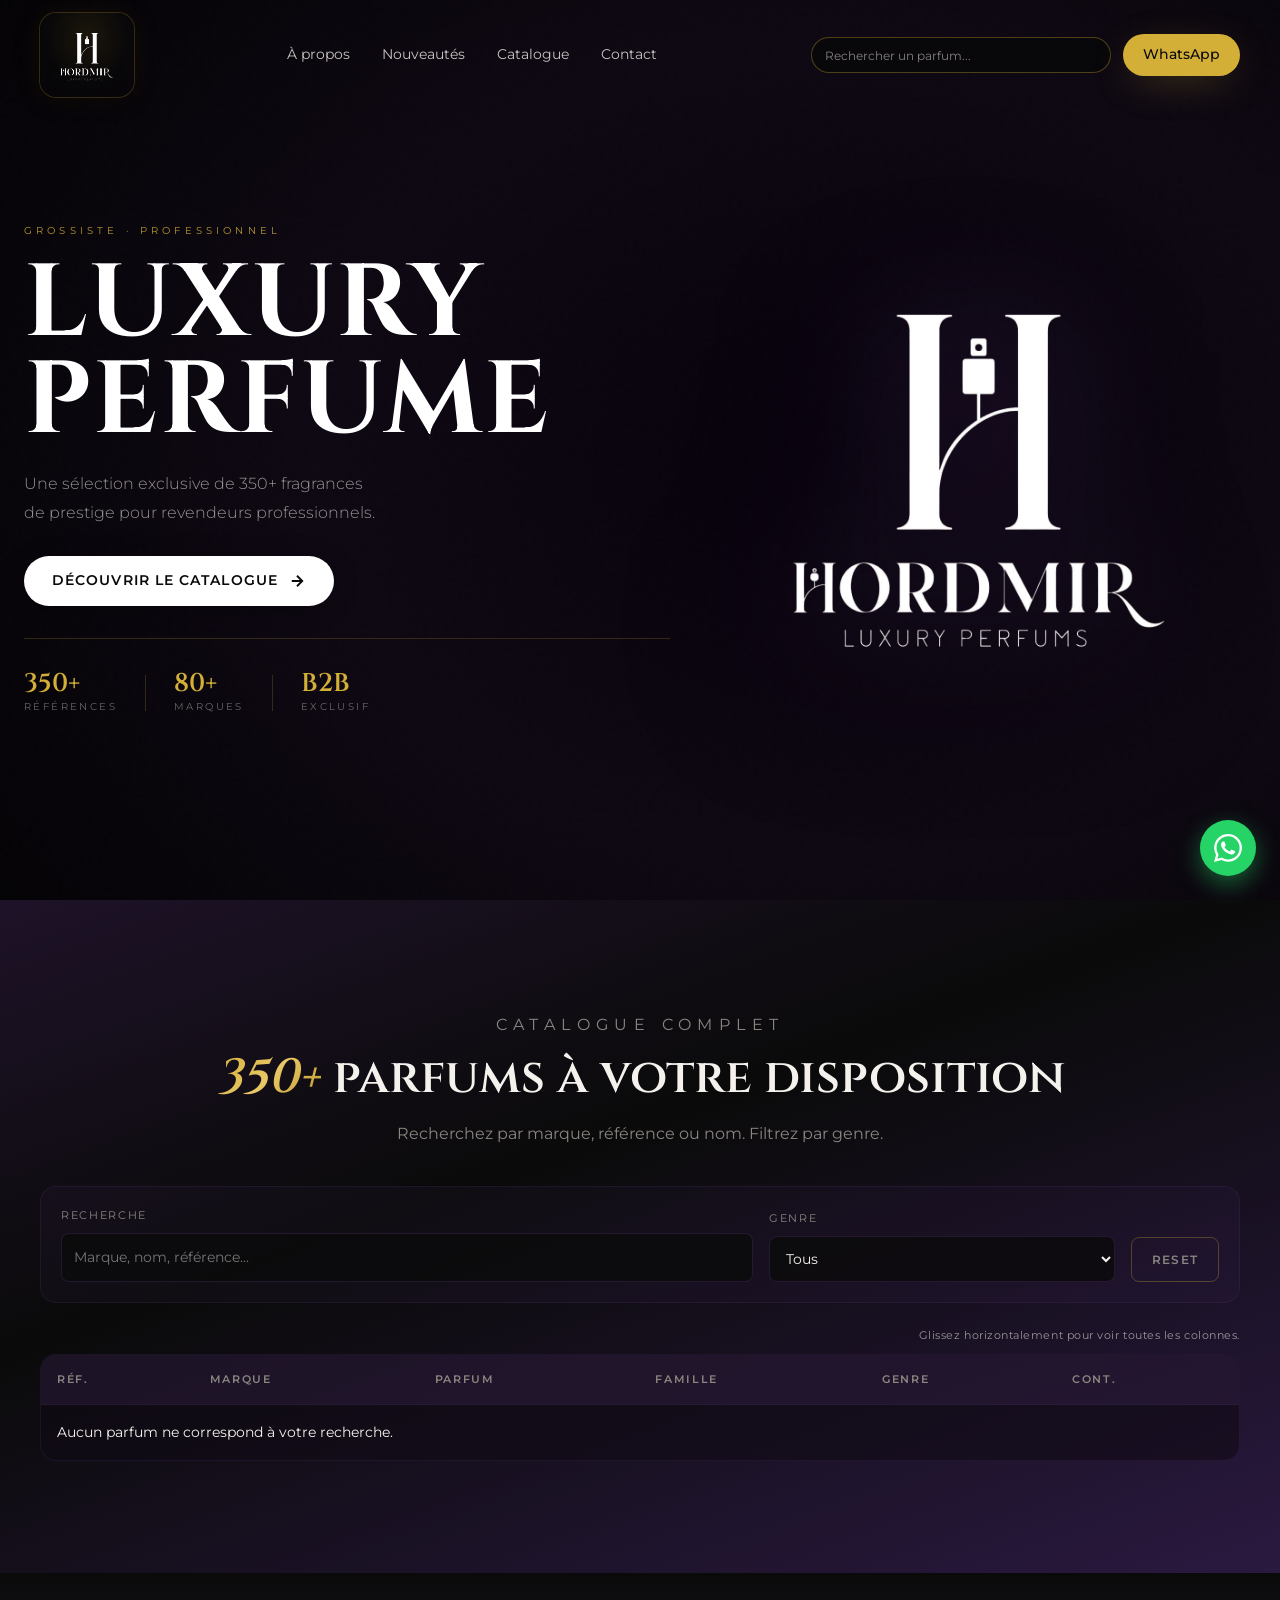
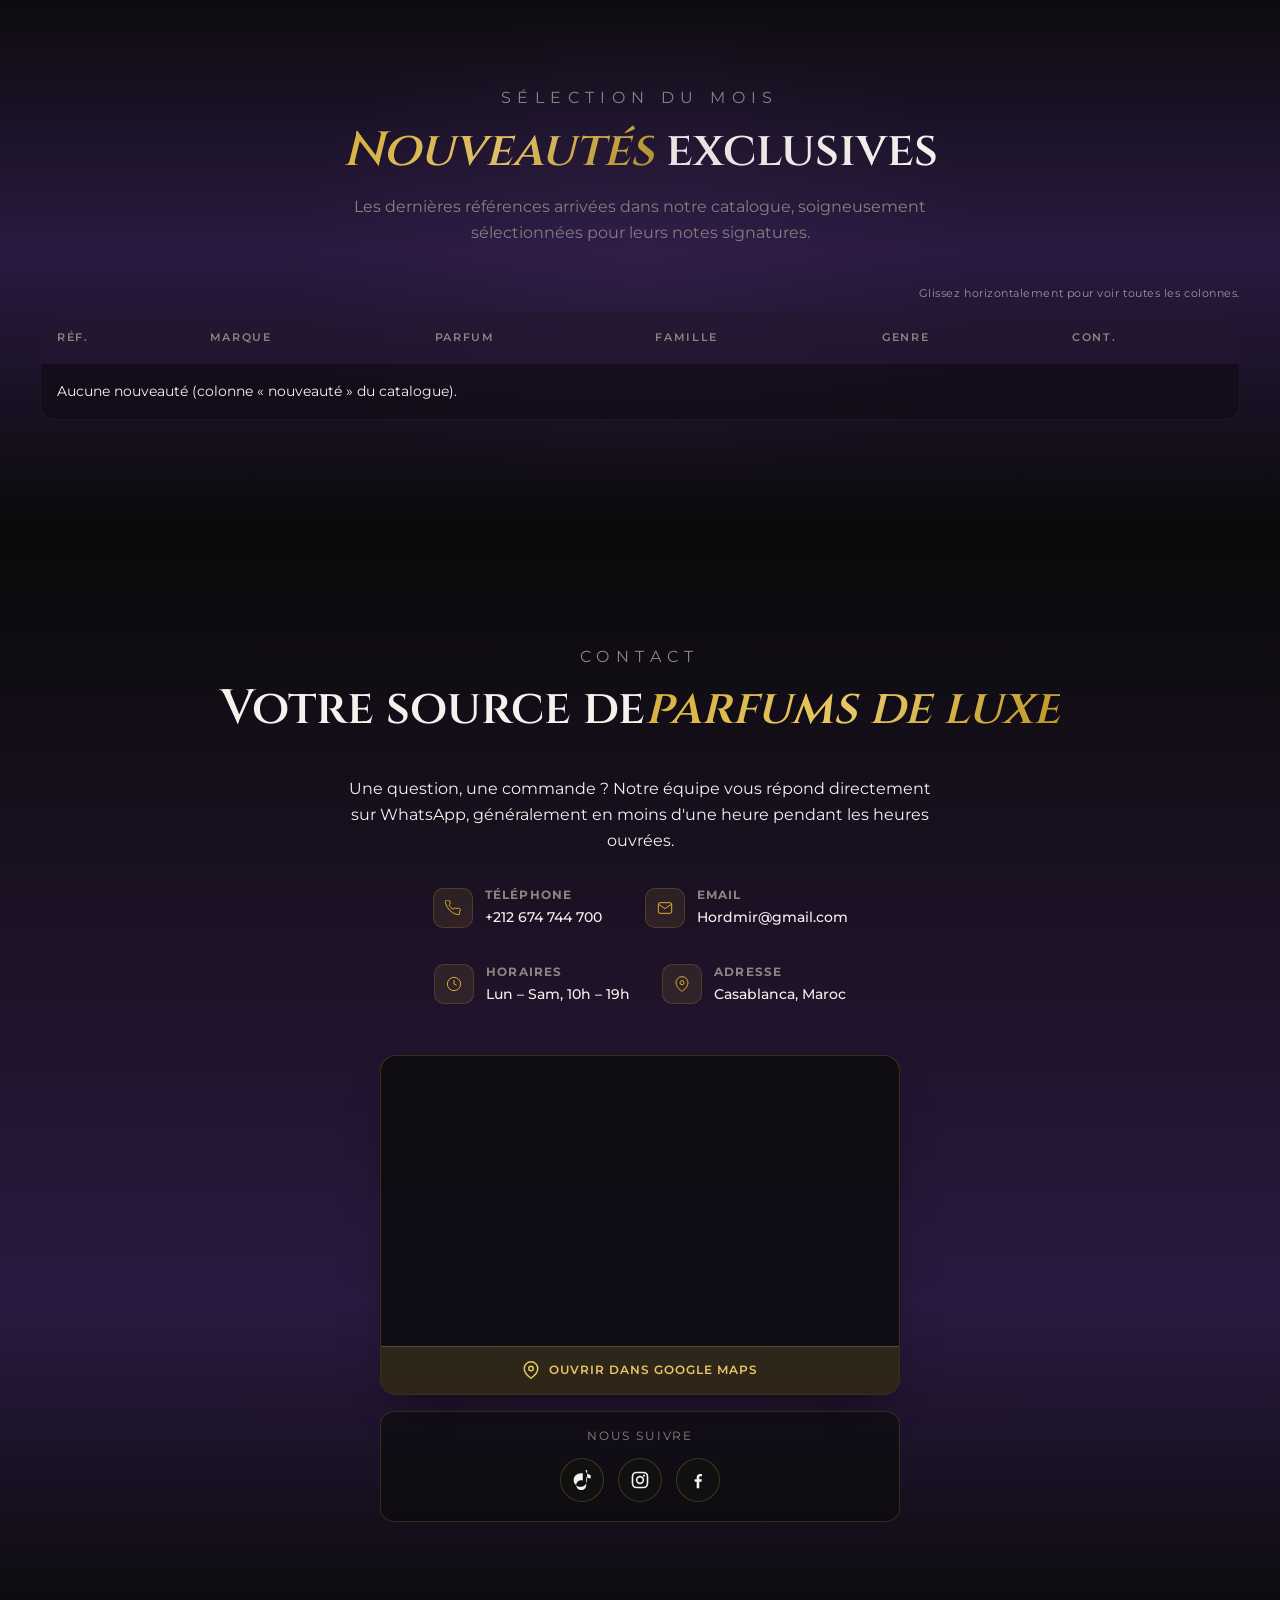
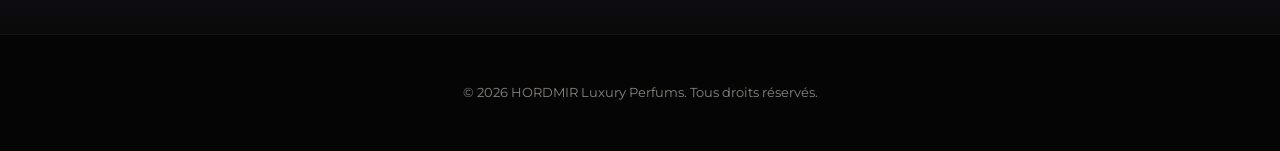
==== hordmir_ameliore/index.html @ ef7114e2 "UX mobile: page recherche dédiée, logos SVG et image hero SVG Made-with: Cursor" ====
<!doctype html>
<html lang="fr">

<head>
  <meta charset="utf-8" />
  <meta name="viewport" content="width=device-width, initial-scale=1, viewport-fit=cover" />
  <title>HORDMIR Luxury Perfums — Catalogue grossiste 350+ références</title>
  <meta name="description"
    content="Grossiste en parfums de luxe : 350+ références des plus grandes maisons. Catalogue actualisé, commande WhatsApp, livraison Europe 48-72h." />
  <meta property="og:title" content="HORDMIR Luxury Perfums" />
  <meta property="og:description"
    content="350+ fragrances de prestige. Commande directe via WhatsApp pour revendeurs professionnels." />
  <meta property="og:type" content="website" />

  <link rel="preconnect" href="https://fonts.googleapis.com" />
  <link rel="preconnect" href="https://fonts.gstatic.com" crossorigin />
  <link
    href="https://fonts.googleapis.com/css2?family=Cinzel:wght@400;600;700&family=Cormorant+Garamond:ital,wght@0,400;0,500;0,600;1,400;1,500&family=Montserrat:wght@300;400;500;600&display=swap"
    rel="stylesheet" />
  <link rel="stylesheet" href="style.css" />
</head>

<body data-page="home">
  <!-- Header -->
  <header class="header">
    <div class="container header-inner">
      <a href="#hero" class="logo"><img src="Logo.svg" alt="HORDMIR Luxury Perfums" class="logo-img" /></a>
      <nav class="nav" aria-label="Navigation principale">
        <a href="a-propos.html">À propos</a>
        <a href="#nouveautes">Nouveautés</a>
        <a href="#catalogue">Catalogue</a>
        <a href="#contact">Contact</a>
      </nav>
      <div class="header-search" role="search">
        <input
          id="header-search"
          class="header-search-input"
          type="search"
          placeholder="Rechercher un parfum..."
          readonly
          aria-label="Recherche rapide catalogue" />
      </div>
      <div class="header-right">
        <div class="header-actions">
          <a class="btn-wa" data-wa="default" href="#">WhatsApp</a>
        </div>
        <button class="menu-toggle" aria-label="Ouvrir le menu" aria-expanded="false">
          <span></span>
          <span></span>
          <span></span>
        </button>
      </div>
    </div>
  </header>

  <!-- Hero -->
  <section id="hero" class="hero">
    <div class="hero-inner container">

      <!-- LEFT: text -->
      <div class="hero-content">
        <p class="eyebrow">Grossiste · Professionnel</p>
        <h1>LUXURY<br>PERFUME</h1>
        <p class="hero-description">
          Une sélection exclusive de 350+ fragrances<br>
          de prestige pour revendeurs professionnels.
        </p>
        <div class="hero-actions">
          <a class="btn-primary" href="#catalogue">
            DÉCOUVRIR LE CATALOGUE
            <svg width="18" height="18" viewBox="0 0 24 24" fill="none" stroke="currentColor" stroke-width="2.5">
              <path d="M5 12h14M12 5l7 7-7 7" />
            </svg>
          </a>
        </div>
        <div class="hero-stats-inline">
          <div class="hsi"><span class="hsi-num">350+</span><span class="hsi-lbl">Références</span></div>
          <div class="hsi-div"></div>
          <div class="hsi"><span class="hsi-num">80+</span><span class="hsi-lbl">Marques</span></div>
          <div class="hsi-div"></div>
          <div class="hsi"><span class="hsi-num">B2B</span><span class="hsi-lbl">Exclusif</span></div>
        </div>
      </div>

      <!-- RIGHT: product image floats freely on bg -->
      <div class="hero-visual">
        <img src="image.svg" class="hero-product-img" alt="Parfum de luxe HORDMIR" />
      </div>

    </div>
  </section>

  <!-- Catalogue -->
  <section id="catalogue" class="section">
    <div class="container">
      <div class="section-head">
        <p class="eyebrow">Catalogue complet</p>
        <h2><span class="gold-gradient italic">350+</span> parfums à votre disposition</h2>
        <p>Recherchez par marque, référence ou nom. Filtrez par genre.</p>
      </div>

      <div class="filters">
        <div>
          <label class="filter-label" for="filter-search">Recherche</label>
          <input id="filter-search" class="filter-input" type="text" placeholder="Marque, nom, référence..." />
        </div>
        <div>
          <label class="filter-label" for="filter-gender">Genre</label>
          <select id="filter-gender" class="filter-select">
            <option value="all">Tous</option>
            <option value="Femme">Femme</option>
            <option value="Homme">Homme</option>
            <option value="Mixte">Mixte</option>
          </select>
        </div>
        <button id="filter-reset" class="btn-reset" type="button">Reset</button>
      </div>

    <p class="table-hint">Glissez horizontalement pour voir toutes les colonnes.</p>
    <div class="table-wrap">
        <div class="table-scroll">
          <table>
            <thead>
              <tr>
                <th>Réf.</th>
                <th>Marque</th>
                <th>Parfum</th>
                <th class="hide-sm">Famille</th>
                <th class="hide-md">Genre</th>
                <th class="hide-md">Cont.</th>
              </tr>
            </thead>
            <tbody id="catalogue-body"></tbody>
          </table>
        </div>
      </div>

      <div id="pagination" class="pagination" style="display:none;">
        <button id="prev-page" class="btn-page" type="button">← Précédent</button>
        <span id="page-info" class="page-info"></span>
        <button id="next-page" class="btn-page" type="button">Suivant →</button>
      </div>
    </div>
  </section>
  <!-- New Arrivals -->
 <!-- New Arrivals -->
 <section id="nouveautes" class="section nouveautes">
  <div class="container">
    <div class="section-head fade-up">
      <p class="eyebrow">Sélection du mois</p>
      <h2><span class="gold-gradient italic">Nouveautés</span> exclusives</h2>
      <p>Les dernières références arrivées dans notre catalogue, soigneusement sélectionnées pour leurs notes signatures.</p>
    </div>
    <p class="table-hint">Glissez horizontalement pour voir toutes les colonnes.</p>
    <div class="table-wrap fade-up">
      <div class="table-scroll">
        <table>
          <thead>
            <tr>
              <th>Réf.</th>
              <th>Marque</th>
              <th>Parfum</th>
              <th class="hide-sm">Famille</th>
              <th class="hide-md">Genre</th>
              <th class="hide-md">Cont.</th>
            </tr>
          </thead>
          <tbody id="new-arrivals-grid"></tbody>
        </table>
      </div>
    </div>
    <div id="nouveautes-pagination" class="pagination" style="display: none" aria-label="Pagination des nouveautés">
      <button id="nouveautes-prev-page" class="btn-page" type="button">← Précédent</button>
      <span id="nouveautes-page-info" class="page-info"></span>
      <button id="nouveautes-next-page" class="btn-page" type="button">Suivant →</button>
    </div>
  </div>
</section>
  <!-- Contact -->
  <section id="contact" class="section contact">
    <div class="container">
      <div class="section-head fade-up">
        <p class="eyebrow">Contact</p>
        <h2>Votre source de<span class="gold-gradient italic">parfums de luxe</span></h2>
      </div>
      <div class="contact-grid">

        <!-- Colonne gauche : infos -->
        <div class="contact-left fade-up">
          <p class="contact-intro">
            Une question, une commande ? Notre équipe vous répond directement sur WhatsApp,
            généralement en moins d'une heure pendant les heures ouvrées.
          </p>

          

          <div class="contact-info-blocks">
            <div class="info-block">
              <div class="info-icon">
                <svg width="16" height="16" viewBox="0 0 24 24" fill="none" stroke="currentColor" stroke-width="1.5">
                  <path
                    d="M22 16.92v3a2 2 0 01-2.18 2 19.79 19.79 0 01-8.63-3.07A19.5 19.5 0 013.07 9.81a19.79 19.79 0 01-3.07-8.67A2 2 0 012 .18h3a2 2 0 012 1.72c.127.96.361 1.903.7 2.81a2 2 0 01-.45 2.11L6.09 7.91a16 16 0 006 6l1.27-1.27a2 2 0 012.11-.45c.907.339 1.85.573 2.81.7A2 2 0 0122 16.92z" />
                </svg>
              </div>
              <div>
                <strong>Téléphone</strong>
                <span>+212 674 744 700</span>
              </div>
            </div>
            <div class="info-block">
              <div class="info-icon">
                <svg width="16" height="16" viewBox="0 0 24 24" fill="none" stroke="currentColor" stroke-width="1.5">
                  <path d="M4 4h16c1.1 0 2 .9 2 2v12c0 1.1-.9 2-2 2H4c-1.1 0-2-.9-2-2V6c0-1.1.9-2 2-2z" />
                  <polyline points="22,6 12,13 2,6" />
                </svg>
              </div>
              <div>
                <strong>Email</strong>
                <span>Hordmir@gmail.com</span>
              </div>
            </div>
            <div class="info-block">
              <div class="info-icon">
                <svg width="16" height="16" viewBox="0 0 24 24" fill="none" stroke="currentColor" stroke-width="1.5">
                  <circle cx="12" cy="12" r="10" />
                  <polyline points="12 6 12 12 16 14" />
                </svg>
              </div>
              <div>
                <strong>Horaires</strong>
                <span>Lun – Sam, 10h – 19h</span>
              </div>
            </div>
            <div class="info-block">
              <div class="info-icon">
                <svg width="16" height="16" viewBox="0 0 24 24" fill="none" stroke="currentColor" stroke-width="1.5">
                  <path d="M21 10c0 7-9 13-9 13s-9-6-9-13a9 9 0 0118 0z" />
                  <circle cx="12" cy="10" r="3" />
                </svg>
              </div>
              <div>
                <strong>Adresse</strong>
                <span>Casablanca, Maroc</span>
              </div>
            </div>
          </div>
        </div>

        <!-- Colonne droite : aperçu Google Maps -->
        <div class="contact-right fade-up" style="transition-delay:0.15s;">
          <div class="maps-card">
            <iframe
              class="maps-embed"
              title="Localisation HORDMIR"
              loading="lazy"
              referrerpolicy="no-referrer-when-downgrade"
              src="https://www.google.com/maps?q=Casablanca%2C%20Maroc&z=13&output=embed">
            </iframe>
            <a href="https://maps.app.goo.gl/CGnPXp7AwTWU7nmx9?g_st=iwb" target="_blank" rel="noopener noreferrer" class="btn-maps">
              <svg width="20" height="20" viewBox="0 0 24 24" fill="none" stroke="currentColor" stroke-width="2">
                <path d="M21 10c0 7-9 13-9 13s-9-6-9-13a9 9 0 0118 0z" />
                <circle cx="12" cy="10" r="3" />
              </svg>
              <span>Ouvrir dans Google Maps</span>
            </a>
          </div>
          <div class="social-follow">
            <p class="social-follow-title">Nous suivre</p>
            <div class="social-links">
              <a class="social-link tiktok" href="https://www.tiktok.com/@hordmir" target="_blank" rel="noopener noreferrer" aria-label="TikTok Hordmir">
                <svg viewBox="0 0 24 24" aria-hidden="true">
                  <path d="M12.525.02c1.31-.02 2.61-.01 3.91-.02.08 1.53.63 3.09 1.75 4.17 1.12 1.11 2.7 1.62 4.24 1.79v4.26c-1.92-.05-3.8-.66-5.3-1.72v9.74c0 3.31-2.69 6-6 6s-6-2.69-6-6 2.69-6 6-6c.63 0 1.25.1 1.84.29V4.07c-.61-.18-1.24-.3-1.88-.3C5.61 3.77 2 7.38 2 12s3.61 8.23 8.06 8.23c4.45 0 8.06-3.61 8.06-8.06V.02h-5.57z"/>
                </svg>
              </a>
              <a class="social-link instagram" href="https://www.instagram.com/hordmir/" target="_blank" rel="noopener noreferrer" aria-label="Instagram Hordmir">
                <svg viewBox="0 0 24 24" aria-hidden="true">
                  <path d="M7.8 2h8.4A5.8 5.8 0 0 1 22 7.8v8.4a5.8 5.8 0 0 1-5.8 5.8H7.8A5.8 5.8 0 0 1 2 16.2V7.8A5.8 5.8 0 0 1 7.8 2zm0 2A3.8 3.8 0 0 0 4 7.8v8.4A3.8 3.8 0 0 0 7.8 20h8.4a3.8 3.8 0 0 0 3.8-3.8V7.8A3.8 3.8 0 0 0 16.2 4H7.8zm8.95 1.5a1.25 1.25 0 1 1 0 2.5 1.25 1.25 0 0 1 0-2.5zM12 7a5 5 0 1 1 0 10 5 5 0 0 1 0-10zm0 2a3 3 0 1 0 0 6 3 3 0 0 0 0-6z"/>
                </svg>
              </a>
              <a class="social-link facebook" href="https://www.facebook.com/p/Hordmir-Parfume-61555477871185/" target="_blank" rel="noopener noreferrer" aria-label="Facebook Hordmir">
                <svg viewBox="0 0 24 24" aria-hidden="true">
                  <path d="M13.5 22v-8h2.7l.4-3h-3.1V9.1c0-.9.3-1.6 1.6-1.6h1.7V4.8c-.3 0-1.3-.1-2.4-.1-2.4 0-4 1.4-4 4.2V11H8v3h2.4v8h3.1z"/>
                </svg>
              </a>
            </div>
          </div>
        </div>

      </div>
    </div>
  </section>

  <!-- Footer -->
  <footer class="footer">
    <div class="container">
      © <span id="year"></span> HORDMIR Luxury Perfums. Tous droits réservés.
    </div>
  </footer>

  <div class="fab-group" role="group" aria-label="Contact rapide">
    <a class="fab fab-wa" data-wa="default" href="#" aria-label="Contacter sur WhatsApp">
      <svg viewBox="0 0 24 24" fill="currentColor" aria-hidden="true">
        <path
          d="M17.472 14.382c-.297-.149-1.758-.867-2.03-.967-.273-.099-.471-.148-.67.15-.197.297-.767.966-.94 1.164-.173.199-.347.223-.644.075-.297-.15-1.255-.463-2.39-1.475-.883-.788-1.48-1.761-1.653-2.059-.173-.297-.018-.458.13-.606.134-.133.298-.347.446-.52.149-.174.198-.298.298-.497.099-.198.05-.371-.025-.52-.075-.149-.669-1.612-.916-2.207-.242-.579-.487-.5-.669-.51-.173-.008-.371-.01-.57-.01-.198 0-.52.074-.792.372-.272.297-1.04 1.016-1.04 2.479 0 1.462 1.065 2.875 1.213 3.074.149.198 2.096 3.2 5.077 4.487.709.306 1.262.489 1.694.625.712.227 1.36.195 1.871.118.571-.085 1.758-.719 2.006-1.413.248-.694.248-1.289.173-1.413-.074-.124-.272-.198-.57-.347m-5.421 7.403h-.004a9.87 9.87 0 01-5.031-1.378l-.361-.214-3.741.982.999-3.648-.235-.374a9.86 9.86 0 01-1.51-5.26c.001-5.45 4.436-9.884 9.888-9.884 2.64 0 5.122 1.03 6.988 2.898a9.825 9.825 0 012.893 6.994c-.003 5.45-4.437 9.884-9.885 9.884m8.413-18.297A11.815 11.815 0 0012.05 0C5.495 0 .16 5.335.157 11.892c0 2.096.547 4.142 1.588 5.945L.057 24l6.305-1.654a11.882 11.882 0 005.683 1.448h.005c6.554 0 11.89-5.335 11.893-11.893a11.821 11.821 0 00-3.48-8.413z" />
      </svg>
    </a>
  </div>

  <script src="data.js"></script>
  <script src="script.js"></script>
</body>

</html>
---- hordmir_ameliore/style.css ----
/* ========== Tokens ========== */
:root {
  --black: #0A0A0A;
  --anthracite: #1A1A1A;
  --purple: #5B3A7A;
  --purple-dark: #3D2652;
  --purple-deep: #1E1228;
  --gold: #D4AF37;
  --gold-light: #E8C766;
  --ivory: #F5F2ED;
  --muted: #8A8580;
  --border: rgba(212, 175, 55, 0.15);
  --gold-gradient: linear-gradient(135deg, #D4AF37 0%, #E8C766 50%, #B8941F 100%);
  --card-gradient: linear-gradient(180deg, rgba(26, 26, 26, 0.6), rgba(10, 10, 10, 0.4));
  --shadow-gold: 0 10px 40px -10px rgba(212, 175, 55, 0.35);

  /* Violet-noir dégradés */
  --grad-vn-1: linear-gradient(160deg, #0A0A0A 0%, #1E1228 50%, #0A0A0A 100%);
  --grad-vn-2: linear-gradient(135deg, #0A0A0A 0%, #3D2652 60%, #0A0A0A 100%);
  --grad-vn-3: linear-gradient(180deg, #1E1228 0%, #0A0A0A 100%);
  --grad-vn-4: linear-gradient(180deg, #0A0A0A 0%, #2A1940 50%, #0A0A0A 100%);
  --grad-vn-5: linear-gradient(160deg, #1E1228 0%, #0A0A0A 40%, #2A1940 100%);

  --font-display: 'Cinzel', Georgia, serif;
  --font-serif: 'Cormorant Garamond', Georgia, serif;
  --font-sans: 'Montserrat', system-ui, sans-serif;
}

/* ========== Reset ========== */
*, *::before, *::after { box-sizing: border-box; margin: 0; padding: 0; }
html { scroll-behavior: smooth; -webkit-text-size-adjust: 100%; overflow-x: hidden; width: 100%; }
body {
  background: var(--black);
  color: var(--ivory);
  font-family: var(--font-sans);
  font-size: 16px;
  line-height: 1.6;
  -webkit-font-smoothing: antialiased;
  overflow-x: hidden;
  width: 100%;
  position: relative;
}
img { max-width: 100%; height: auto; display: block; }
a { color: inherit; text-decoration: none; }
button, input, select { font: inherit; color: inherit; }

h1, h2 { font-family: var(--font-display); font-weight: 600; line-height: 1.15; }
h3, h4 { font-family: var(--font-serif); font-weight: 500; line-height: 1.15; }

.container { max-width: 1280px; margin: 0 auto; padding: 0 1rem; width: 100%; }
@media (min-width: 480px) { .container { padding: 0 1.5rem; } }
@media (min-width: 1024px) { .container { padding: 0 2.5rem; } }

.gold-gradient {
  background: var(--gold-gradient);
  -webkit-background-clip: text;
  background-clip: text;
  color: transparent;
}
.italic { font-style: italic; }

/* ========== Header ========== */
.header {
  position: fixed; top: 0; left: 0; right: 0; z-index: 50;
  background: transparent;
  backdrop-filter: blur(0px);
  border-bottom: 1px solid transparent;
  transition: background 0.4s ease, backdrop-filter 0.4s ease, border-color 0.4s ease;
  width: 100%;
}
.header.scrolled {
  background: rgba(10, 10, 10, 0.92);
  backdrop-filter: blur(12px);
  border-bottom: 1px solid rgba(91, 58, 122, 0.3);
}
.header-inner {
  position: relative;
  z-index: 1;
  display: flex;
  align-items: center;
  justify-content: space-between;
  gap: 0.75rem;
  height: 80px;
  padding: 0 1rem;
}
@media (min-width: 480px) {
  .header-inner {
    height: 100px;
    padding: 0 1.5rem;
  }
}
@media (min-width: 1024px) {
  .header-inner {
    height: 110px;
    padding: 0 2.5rem;
  }
}

.logo {
  display: flex;
  align-items: center;
  justify-content: center;
  flex-shrink: 0;
  height: 52px;
  padding: 0.25rem 0.45rem;
  border-radius: 14px;
  background: radial-gradient(ellipse 80% 100% at 50% 30%, rgba(212, 175, 55, 0.12) 0%, rgba(10, 10, 10, 0.6) 55%, transparent 100%);
  box-shadow:
    0 0 0 1px rgba(212, 175, 55, 0.22),
    0 4px 20px rgba(0, 0, 0, 0.45),
    0 0 32px rgba(212, 175, 55, 0.08);
  transition: box-shadow 0.35s ease, transform 0.35s ease;
}

.logo:hover {
  box-shadow:
    0 0 0 1px rgba(212, 175, 55, 0.35),
    0 6px 28px rgba(0, 0, 0, 0.5),
    0 0 40px rgba(212, 175, 55, 0.14);
  transform: translateY(-1px);
}

.logo-img {
  height: 100%;
  width: auto;
  max-width: 160px;
  max-height: 46px;
  object-fit: contain;
  filter: drop-shadow(0 2px 8px rgba(0, 0, 0, 0.5));
}

@media (min-width: 480px) {
  .logo {
    height: 68px;
    padding: 0.4rem 0.65rem;
    border-radius: 16px;
  }
  .logo-img {
    max-width: 220px;
    max-height: 60px;
  }
}

@media (min-width: 768px) {
  .logo {
    height: 76px;
  }
  .logo-img {
    max-width: 240px;
    max-height: 68px;
  }
}

@media (min-width: 1024px) {
  .logo {
    height: 84px;
    padding: 0.45rem 0.75rem;
  }
  .logo-img {
    max-width: 260px;
    max-height: 76px;
  }
}

.nav {
  display: none;
  gap: 1.5rem;
}
.nav a {
  font-size: 0.85rem;
  color: rgba(245, 242, 237, 0.8);
  transition: color 0.2s;
}
.nav a:hover {
  color: var(--gold);
}

.header-search {
  flex: 1;
  min-width: 90px;
  max-width: 190px;
}

.header-search-input {
  width: 100%;
  height: 36px;
  border-radius: 999px;
  border: 1px solid rgba(212, 175, 55, 0.34);
  background: rgba(8, 8, 8, 0.72);
  color: var(--ivory);
  padding: 0 0.8rem;
  font-size: 0.76rem;
  outline: none;
  transition: border-color 0.2s, box-shadow 0.2s, background 0.2s;
  cursor: text;
}

.header-search-input::placeholder {
  color: rgba(245, 242, 237, 0.52);
}

.header-search-input:focus {
  border-color: rgba(212, 175, 55, 0.66);
  background: rgba(12, 12, 12, 0.9);
  box-shadow: 0 0 0 3px rgba(212, 175, 55, 0.14);
}

body[data-page="home"] .header-search-input {
  cursor: pointer;
}

@media (min-width: 768px) {
  .nav {
    display: flex;
    flex: 1;
    justify-content: center;
    align-items: center;
    gap: 2rem;
    margin: 0 0.5rem;
  }
  .header-search {
    max-width: 300px;
  }
}

.header-right {
  display: flex;
  align-items: center;
  justify-content: flex-end;
  gap: 0.65rem;
  flex-shrink: 0;
  margin-left: auto;
}

@media (min-width: 768px) {
  .header-right {
    gap: 0.75rem;
    margin-left: 0;
  }
}

.header-actions {
  display: flex;
  align-items: center;
  gap: 0.75rem;
}

.btn-wa {
  display: none;
  align-items: center; gap: 0.5rem;
  padding: 0.5rem 1rem;
  background: var(--gold);
  color: var(--black);
  border-radius: 999px;
  font-size: 0.75rem; font-weight: 500;
  box-shadow: var(--shadow-gold);
  transition: opacity .2s;
  border: none; cursor: pointer;
  white-space: nowrap;
}
.btn-wa:hover { opacity: 0.9; }
@media (min-width: 640px) { 
  .btn-wa { 
    display: inline-flex;
    padding: 0.625rem 1.25rem;
    font-size: 0.85rem;
  } 
}

/* ========== Hero ========== */
.hero {
  position: relative;
  min-height: 100vh;
  background: radial-gradient(ellipse 90% 100% at 65% 50%, #07010c 0%, #0d0712 45%, #000000 100%);
  overflow: hidden;
  display: flex;
  align-items: center;
  width: 100%;
}

/* ========== Search Page ========== */
body[data-page="search"] .search-page-main {
  min-height: 100vh;
  padding-top: 88px;
  background: radial-gradient(ellipse 90% 100% at 65% 50%, #07010c 0%, #0d0712 45%, #000000 100%);
}

@media (min-width: 480px) {
  body[data-page="search"] .search-page-main {
    padding-top: 108px;
  }
}

@media (min-width: 1024px) {
  body[data-page="search"] .search-page-main {
    padding-top: 118px;
  }
}

.hero::before {
  content: '';
  position: absolute;
  inset: 0;
  background-image: url("data:image/svg+xml,%3Csvg viewBox='0 0 200 200' xmlns='http://www.w3.org/2000/svg'%3E%3Cfilter id='n'%3E%3CfeTurbulence type='fractalNoise' baseFrequency='0.9' numOctaves='4' stitchTiles='stitch'/%3E%3C/filter%3E%3Crect width='100%25' height='100%25' filter='url(%23n)' opacity='0.04'/%3E%3C/svg%3E");
  opacity: 0.4;
  pointer-events: none;
  z-index: 0;
}

.hero-inner {
  position: relative;
  z-index: 2;
  display: grid;
  grid-template-columns: 1fr;
  min-height: 100vh;
  align-items: center;
  gap: 2rem;
  padding: 80px 1rem 3rem;
  width: 100%;
}

@media (min-width: 768px) {
  .hero-inner {
    grid-template-columns: 55% 45%;
    gap: 0;
    padding: 70px 1.5rem 2rem;
  }
}

.hero-content {
  padding: 0;
  display: flex;
  flex-direction: column;
  justify-content: center;
  text-align: center;
}

@media (min-width: 768px) {
  .hero-content {
    padding: 0 2rem 0 0;
    text-align: left;
  }
}

.eyebrow {
  font-family: var(--font-sans);
  font-size: 0.65rem;
  letter-spacing: 0.4em;
  text-transform: uppercase;
  color: rgba(212, 175, 55, 0.85);
  margin-bottom: 1rem;
}

.hero h1 {
  font-family: var(--font-display);
  font-size: clamp(2.5rem, 8vw, 7.5rem);
  font-weight: 700;
  letter-spacing: 0.02em;
  color: #fff;
  line-height: 0.95;
  margin-bottom: 1.25rem;
  text-transform: uppercase;
}

.hero-description {
  font-family: var(--font-sans);
  color: rgba(245, 242, 237, 0.6);
  font-size: clamp(0.9rem, 2vw, 1rem);
  font-weight: 300;
  margin-bottom: 1.75rem;
  line-height: 1.8;
  max-width: 370px;
  margin-left: auto;
  margin-right: auto;
}

@media (min-width: 768px) {
  .hero-description {
    margin-left: 0;
  }
}

.hero-actions {
  display: flex;
  flex-wrap: wrap;
  gap: 1rem;
  align-items: center;
  justify-content: center;
  margin-bottom: 2rem;
}

@media (min-width: 768px) {
  .hero-actions {
    justify-content: flex-start;
  }
}

.btn-primary {
  display: inline-flex;
  align-items: center;
  gap: 0.6rem;
  padding: 0.875rem 1.75rem;
  background: #fff;
  color: #0A0A0A;
  border-radius: 999px;
  font-family: var(--font-sans);
  font-weight: 600;
  font-size: clamp(0.75rem, 1.5vw, 0.85rem);
  letter-spacing: 0.08em;
  text-transform: uppercase;
  border: none;
  cursor: pointer;
  transition: background .2s, transform .2s;
  box-shadow: 0 4px 24px rgba(0,0,0,0.25);
}

.btn-primary:hover {
  background: #F5F2ED;
  transform: translateY(-2px);
}

.hero-stats-inline {
  display: flex;
  align-items: center;
  justify-content: center;
  gap: 1.5rem;
  padding-top: 1.5rem;
  border-top: 1px solid rgba(212,175,55,0.2);
  flex-wrap: wrap;
}

@media (min-width: 768px) {
  .hero-stats-inline {
    justify-content: flex-start;
    gap: 1.75rem;
    padding-top: 2rem;
  }
}

.hsi { display: flex; flex-direction: column; gap: 0.2rem; }

.hsi-num {
  font-family: var(--font-display);
  font-size: clamp(1.2rem, 3vw, 1.6rem);
  font-weight: 600;
  color: var(--gold);
  line-height: 1;
}

.hsi-lbl {
  font-family: var(--font-sans);
  font-size: 0.6rem;
  letter-spacing: 0.25em;
  text-transform: uppercase;
  color: rgba(245,242,237,0.4);
}

.hsi-div {
  width: 1px;
  height: 36px;
  background: rgba(212,175,55,0.2);
  flex-shrink: 0;
  display: none;
}

@media (min-width: 480px) {
  .hsi-div {
    display: block;
  }
}

.hero-visual {
  position: relative;
  display: flex;
  align-items: center;
  justify-content: center;
  width: 100%;
}

.hero-product-img {
  width: 80%;
  max-width: 280px;
  height: auto;
  object-fit: contain;
  filter: drop-shadow(-20px 40px 80px rgba(0,0,0,0.6))
          drop-shadow(0 0 60px rgba(91,58,122,0.4));
  position: relative;
  z-index: 2;
}

@media (min-width: 768px) {
  .hero-product-img {
    width: 100%;
    max-width: 490px;
  }
}

/* ========== Sections ========== */
.section {
  padding: 4rem 0;
  width: 100%;
  overflow: hidden;
}

@media (min-width: 768px) {
  .section {
    padding: 7rem 0;
  }
}

.section-head {
  text-align: center;
  margin-bottom: 2.5rem;
  padding: 0 1rem;
}

.section-head h2 {
  font-size: clamp(1.75rem, 4vw, 3rem);
  margin: 0.75rem 0 1rem;
}

.section-head p {
  color: var(--muted);
  max-width: 36rem;
  margin: 0 auto;
  font-size: clamp(0.9rem, 2vw, 1rem);
}

/* ========== About ========== */
.about {
  padding: 4rem 0;
  background: var(--grad-vn-2);
  position: relative;
}

/* Première section (page dédiée) sous header fixe */
.about.about--page-start {
  padding-top: clamp(6.5rem, 12vh + 4rem, 10rem);
}

.about-cta-wrap {
  margin-top: 2.5rem;
}

.about::before {
  content: '';
  position: absolute;
  top: 0; left: 0;
  width: 500px; height: 500px;
  background: radial-gradient(ellipse at top left, rgba(91,58,122,0.18) 0%, transparent 65%);
  pointer-events: none;
}

.about-grid {
  display: grid;
  grid-template-columns: 1fr;
  gap: 3rem;
  position: relative;
  z-index: 1;
}

@media (min-width: 992px) {
  .about-grid {
    grid-template-columns: 1fr 1.2fr;
    align-items: start;
    gap: 4rem;
  }
}

.about-left {
  position: relative;
}

@media (min-width: 992px) {
  .about-left {
    top: 50px;
  }
}

.about-title {
  font-size: clamp(1.75rem, 5vw, 3.5rem);
  line-height: 1.2;
  margin-top: 10px;
}

.about-right {
  width: 100%;
}

.about-text {
  color: #aaa;
  line-height: 1.7;
  font-size: clamp(0.95rem, 2vw, 1.05rem);
}

.about-text p {
  margin-bottom: 20px;
}

.about-features {
  margin-top: 2rem;
  display: grid;
  gap: 1.25rem;
}

.feature {
  display: flex;
  gap: 1.25rem;
  align-items: flex-start;
  padding: 1.25rem;
  border-radius: 12px;
  background: rgba(91, 58, 122, 0.08);
  border: 1px solid rgba(91, 58, 122, 0.2);
  transition: background 0.2s, border-color 0.2s;
}

.feature:hover {
  background: rgba(91, 58, 122, 0.15);
  border-color: rgba(91, 58, 122, 0.35);
}

.feature-icon {
  color: gold;
  font-size: 1.4rem;
  flex-shrink: 0;
  line-height: 1;
}

.feature-title {
  font-weight: 600;
  margin-bottom: 5px;
  font-size: clamp(1rem, 2vw, 1.1rem);
  color: var(--ivory);
}

.feature-desc {
  color: #888;
  font-size: clamp(0.85rem, 1.5vw, 0.95rem);
}

/* ========== New Arrivals ========== */
.nouveautes {
  background: var(--grad-vn-4);
  position: relative;
}

.nouveautes::before {
  content: '';
  position: absolute;
  top: 50%; left: 50%;
  transform: translate(-50%, -50%);
  width: 700px; height: 500px;
  background: radial-gradient(ellipse, rgba(91,58,122,0.14) 0%, transparent 70%);
  pointer-events: none;
}

#new-arrivals-grid {
  position: relative;
  z-index: 1;
}

.parfum-card {
  display: flex;
  flex-direction: column;
  text-decoration: none;
  cursor: pointer;
  border-radius: 12px;
  overflow: hidden;
  background: linear-gradient(160deg, #1a0f24 0%, #111 60%);
  border: 1px solid rgba(91, 58, 122, 0.25);
  transition: transform 0.35s ease, border-color 0.35s ease, box-shadow 0.35s ease;
  height: 100%;
}

.parfum-card:hover {
  transform: translateY(-8px);
  border-color: rgba(91, 58, 122, 0.6);
  box-shadow: 0 20px 50px rgba(91, 58, 122, 0.2);
}

.parfum-img-wrap {
  width: 100%;
  aspect-ratio: 1 / 1.2;
  overflow: hidden;
  position: relative;
  background: #000;
}

.parfum-img-wrap img {
  width: 100%;
  height: 100%;
  object-fit: contain;
  padding: 1.5rem;
  transition: transform 0.5s ease;
}

.parfum-card:hover .parfum-img-wrap img { transform: scale(1.08); }

.parfum-info {
  padding: 1.25rem;
  display: flex;
  flex-direction: column;
  gap: 0.5rem;
  flex: 1;
}

.parfum-brand {
  font-size: 0.65rem;
  font-weight: 600;
  letter-spacing: 0.2em;
  text-transform: uppercase;
  color: var(--gold);
}

.parfum-name {
  font-family: var(--font-serif);
  font-size: 1.25rem;
  font-weight: 500;
  color: var(--ivory);
  line-height: 1.2;
}

.parfum-meta {
  font-size: 0.8rem;
  color: var(--muted);
}

.parfum-divider {
  width: 100%;
  height: 1px;
  background: rgba(212, 175, 55, 0.15);
  margin: 0.5rem 0;
}

.parfum-cta {
  font-size: 0.85rem;
  font-weight: 600;
  color: var(--gold);
  margin-top: auto;
}

/* ========== Catalogue ========== */
#catalogue {
  background: var(--grad-vn-5);
  position: relative;
}

.filters {
  background: rgba(91, 58, 122, 0.08);
  border: 1px solid rgba(91, 58, 122, 0.2);
  border-radius: 1rem;
  padding: 1.25rem;
  display: grid;
  gap: 1rem;
  grid-template-columns: 1fr;
  margin-bottom: 1.5rem;
  position: relative;
  z-index: 1;
}

@media (min-width: 640px) {
  .filters {
    grid-template-columns: repeat(2, 1fr);
  }
}

@media (min-width: 1024px) {
  .filters {
    grid-template-columns: 2fr 1fr auto;
    align-items: end;
  }
}

.filter-label {
  display: block;
  font-size: 0.7rem;
  letter-spacing: 0.15em;
  text-transform: uppercase;
  color: var(--muted);
  margin-bottom: 0.5rem;
}

.filter-input, .filter-select {
  width: 100%;
  background: rgba(10, 10, 10, 0.8);
  border: 1px solid rgba(91, 58, 122, 0.3);
  border-radius: 0.5rem;
  padding: 0.75rem;
  font-size: 0.9rem;
  color: var(--ivory);
  transition: border-color .2s;
}

.filter-input:focus, .filter-select:focus {
  outline: none;
  border-color: var(--gold);
}

.btn-reset {
  padding: 0.75rem 1.25rem;
  border: 1px solid rgba(212, 175, 55, 0.3);
  border-radius: 0.5rem;
  background: transparent;
  color: var(--muted);
  font-size: 0.75rem;
  font-weight: 600;
  letter-spacing: 0.1em;
  text-transform: uppercase;
  cursor: pointer;
  transition: all .2s;
}

.btn-reset:hover {
  color: var(--gold);
  border-color: var(--gold);
  background: rgba(212, 175, 55, 0.05);
}

.table-wrap {
  background: rgba(15, 10, 20, 0.6);
  border: 1px solid rgba(91, 58, 122, 0.2);
  border-radius: 1rem;
  overflow: hidden;
  position: relative;
  z-index: 1;
  width: 100%;
}

.table-hint {
  margin: 0 0 0.55rem;
  text-align: right;
  font-size: 0.68rem;
  letter-spacing: 0.05em;
  color: rgba(245, 242, 237, 0.58);
}

.table-scroll {
  overflow-x: auto;
  -webkit-overflow-scrolling: touch;
  width: 100%;
}

table {
  width: 100%;
  border-collapse: collapse;
  font-size: 0.9rem;
  min-width: 700px; /* Force scrollable on small screens */
}

@media (min-width: 768px) {
  table {
    min-width: 100%;
  }
}

thead {
  background: rgba(91, 58, 122, 0.2);
}

th, td {
  text-align: left;
  padding: 1rem;
}

th {
  font-size: 0.7rem;
  letter-spacing: 0.15em;
  text-transform: uppercase;
  color: var(--muted);
  font-weight: 600;
}

tbody tr {
  border-top: 1px solid rgba(91, 58, 122, 0.15);
  transition: background .2s;
}

tbody tr:hover {
  background: rgba(91, 58, 122, 0.1);
}

.cell-ref { font-family: monospace; color: var(--muted); font-size: 0.8rem; }
.cell-brand { color: var(--gold); font-weight: 600; }
.cell-name { font-family: var(--font-serif); font-size: 1.05rem; }



/* Visibility helpers for table */
.hide-sm { display: none; }
.hide-md { display: none; }

@media (min-width: 640px) {
  .hide-sm { display: table-cell; }
}
@media (min-width: 1024px) {
  .hide-md { display: table-cell; }
}

/* ========== Contact ========== */
.contact {
  background: linear-gradient(180deg, #0A0A0A 0%, #1E1228 40%, #2A1940 70%, #0A0A0A 100%);
  position: relative;
}

.contact-grid {
  display: flex;
  flex-direction: column;
  gap: 3rem;
  align-items: center;
  max-width: 600px;
  margin: 0 auto;
}

.contact-left {
  text-align: center;
  width: 100%;
}

.contact-right {
  width: 100%;
  display: flex;
  flex-direction: column;
  align-items: center;
  gap: 1rem;
  justify-content: center;
}

.contact-intro {
  text-align: center;
}

.contact-info-blocks {
  display: flex;
  flex-wrap: wrap;
  justify-content: center;
  gap: 2rem;
  margin-top: 2rem;
}

.info-block {
  display: flex;
  align-items: center;
  gap: 0.75rem;
  text-align: left;
  min-width: 180px;
}

/* icône */
.info-icon {
  width: 42px;
  height: 42px;
}

/* texte */
.info-block strong {
  font-size: 0.65rem;
}

.info-block span {
  font-size: 0.85rem;
}


.info-icon {
  width: 40px; height: 40px;
  background: rgba(212, 175, 55, 0.1);
  border: 1px solid rgba(212, 175, 55, 0.2);
  border-radius: 10px;
  display: flex; align-items: center; justify-content: center;
  color: var(--gold);
  flex-shrink: 0;
}

.info-block strong { display: block; font-size: 0.75rem; color: var(--muted); text-transform: uppercase; letter-spacing: 0.1em; }
.info-block span { color: var(--ivory); font-weight: 500; }

.maps-card {
  width: min(100%, 520px);
  border-radius: 16px;
  overflow: hidden;
  border: 1px solid rgba(212, 175, 55, 0.22);
  background: rgba(10, 10, 10, 0.75);
  box-shadow: 0 18px 40px -20px rgba(0, 0, 0, 0.7);
}

.maps-embed {
  display: block;
  width: 100%;
  height: 220px;
  border: 0;
  filter: saturate(0.95) contrast(1.02);
}

@media (min-width: 768px) {
  .maps-embed {
    height: 290px;
  }
}

.btn-maps {
  display: inline-flex;
  align-items: center;
  justify-content: center;
  gap: 0.55rem;
  width: 100%;
  padding: 0.85rem 1rem;
  background: rgba(212, 175, 55, 0.16);
  color: var(--gold-light);
  border-top: 1px solid rgba(212, 175, 55, 0.25);
  font-size: 0.78rem;
  font-weight: 600;
  letter-spacing: 0.08em;
  text-transform: uppercase;
  transition: background 0.25s ease, color 0.25s ease;
}

.btn-maps:hover {
  background: rgba(212, 175, 55, 0.25);
  color: #0a0a0a;
}

.btn-maps svg {
  width: 18px;
  height: 18px;
}

/* ========== Social Follow ========== */
.social-follow {
  width: min(100%, 520px);
  padding: 0.95rem 1rem 1.15rem;
  border-radius: 14px;
  border: 1px solid rgba(212, 175, 55, 0.18);
  background: rgba(10, 10, 10, 0.6);
}

.social-follow-title {
  margin: 0 0 0.8rem;
  font-size: 0.72rem;
  letter-spacing: 0.16em;
  text-transform: uppercase;
  color: var(--muted);
  text-align: center;
}

.social-links {
  display: flex;
  align-items: center;
  justify-content: center;
  gap: 0.9rem;
}

.social-link {
  width: 44px;
  height: 44px;
  border-radius: 50%;
  border: 1px solid rgba(212, 175, 55, 0.24);
  display: inline-flex;
  align-items: center;
  justify-content: center;
  color: var(--ivory);
  background: rgba(18, 18, 18, 0.92);
  transition: transform 0.18s, border-color 0.18s, box-shadow 0.18s;
}

.social-link svg {
  width: 20px;
  height: 20px;
  fill: currentColor;
}

.social-link:hover {
  transform: translateY(-2px);
  border-color: rgba(212, 175, 55, 0.5);
  box-shadow: 0 8px 24px -12px rgba(212, 175, 55, 0.5);
}

.social-link.tiktok:hover {
  color: #ffffff;
  box-shadow:
    0 8px 24px -12px rgba(212, 175, 55, 0.45),
    -2px 2px 0 rgba(37, 244, 238, 0.6),
    2px -2px 0 rgba(254, 44, 85, 0.6);
}

.social-link.instagram:hover {
  color: #feda75;
}

.social-link.facebook:hover {
  color: #9ab7ff;
}


/* ========== Floating WhatsApp & Footer ========== */
.fab-group {
  position: fixed;
  bottom: 1.5rem;
  right: 1.5rem;
  z-index: 60;
  display: flex;
  flex-direction: column;
  align-items: flex-end;
  gap: 0;
}

@media (max-width: 767px) {
  body {
    padding-bottom: 5.25rem;
  }

  .header-inner {
    gap: 0.45rem;
    padding: 0 0.75rem;
  }

  .header-search {
    min-width: 82px;
    max-width: 150px;
  }

  .header-search-input {
    height: 34px;
    padding: 0 0.7rem;
    font-size: 16px; /* Evite le zoom auto iOS sur focus */
  }

  .filter-input,
  .filter-select {
    font-size: 16px; /* Evite le zoom auto iOS sur focus */
  }

  .table-hint {
    text-align: left;
  }
}

@media (max-width: 420px) {
  .header-search {
    max-width: 120px;
  }

  .header-search-input::placeholder {
    color: rgba(245, 242, 237, 0.4);
    font-size: 0.82rem;
  }
}

.fab {
  width: 3.5rem;
  height: 3.5rem;
  border-radius: 50%;
  flex-shrink: 0;
  color: #fff;
  display: flex;
  align-items: center;
  justify-content: center;
  transition: transform 0.2s, box-shadow 0.2s;
  position: relative;
}

.fab:hover {
  transform: scale(1.08);
  z-index: 3;
}

.fab svg {
  width: 1.75rem;
  height: 1.75rem;
}

.fab-wa {
  z-index: 2;
  background: #25d366;
  box-shadow: 0 8px 25px rgba(37, 211, 102, 0.45);
}

.fab-wa:hover {
  box-shadow: 0 10px 28px rgba(37, 211, 102, 0.55);
}

.footer {
  padding: 3rem 1rem;
  border-top: 1px solid rgba(91, 58, 122, 0.2);
  background: #050505;
  text-align: center;
  color: var(--muted);
  font-size: 0.8rem;
}

/* ========== Mobile Menu ========== */
.menu-toggle {
  display: flex;
  flex-direction: column;
  justify-content: center;
  align-items: center;
  gap: 5px;
  width: 44px;
  height: 44px;
  padding: 0;
  border-radius: 12px;
  border: 1px solid rgba(212, 175, 55, 0.28);
  background: rgba(6, 6, 6, 0.72);
  backdrop-filter: blur(10px);
  cursor: pointer;
  z-index: 100;
  flex-shrink: 0;
  transition: background 0.2s, border-color 0.2s, box-shadow 0.2s;
}

.menu-toggle:hover {
  background: rgba(20, 20, 20, 0.88);
  border-color: rgba(212, 175, 55, 0.45);
  box-shadow: 0 0 20px rgba(212, 175, 55, 0.12);
}

@media (min-width: 768px) {
  .menu-toggle {
    display: none;
  }
}

.menu-toggle span {
  display: block;
  width: 22px;
  height: 2px;
  border-radius: 1px;
  background: var(--gold);
  transition: transform 0.3s, opacity 0.3s;
  flex-shrink: 0;
}

.menu-toggle.active span:nth-child(1) {
  transform: translateY(7px) rotate(45deg);
}

.menu-toggle.active span:nth-child(2) {
  opacity: 0;
  transform: scaleX(0);
}

.menu-toggle.active span:nth-child(3) {
  transform: translateY(-7px) rotate(-45deg);
}

@media (max-width: 767px) {
  .nav {
    position: fixed; top: 0; right: -100%; width: 100%; height: 100vh;
    background: rgba(10, 10, 10, 0.98);
    display: flex; flex-direction: column; align-items: center; justify-content: center;
    gap: 2.5rem; transition: .4s cubic-bezier(0.4, 0, 0.2, 1);
    z-index: 90; backdrop-filter: blur(10px);
  }
  .nav.active { right: 0; }
  .nav a { font-size: 1.5rem; font-family: var(--font-display); }
}



/* ========== Pagination Premium ========== */
.pagination {
  display: flex;
  align-items: center;
  justify-content: center;
  gap: 1.5rem;
  margin-top: 2.5rem;
}

@media (max-width: 640px) {
  .pagination {
    gap: 0.55rem;
    margin-top: 1.15rem;
    flex-wrap: nowrap;
  }

  .page-info {
    font-size: 0.72rem;
    letter-spacing: 0.06em;
  }

  .btn-page {
    padding: 0.5rem 0.8rem;
    font-size: 0.64rem;
    letter-spacing: 0.06em;
  }
}

.page-info {
  font-size: 0.85rem;
  letter-spacing: 0.1em;
  color: var(--muted);
}

.btn-page {
  padding: 0.6rem 1.4rem;
  border-radius: 999px;
  border: 1px solid rgba(212, 175, 55, 0.3);
  background: transparent;
  color: var(--ivory);
  font-size: 0.75rem;
  font-weight: 600;
  letter-spacing: 0.1em;
  text-transform: uppercase;
  cursor: pointer;
  transition: all 0.25s ease;
}

/* hover */
.btn-page:hover:not(:disabled) {
  background: var(--gold);
  color: var(--black);
  border-color: var(--gold);
  box-shadow: 0 5px 20px rgba(212,175,55,0.3);
  transform: translateY(-2px);
}

/* disabled */
.btn-page:disabled {
  opacity: 0.3;
  cursor: not-allowed;
}
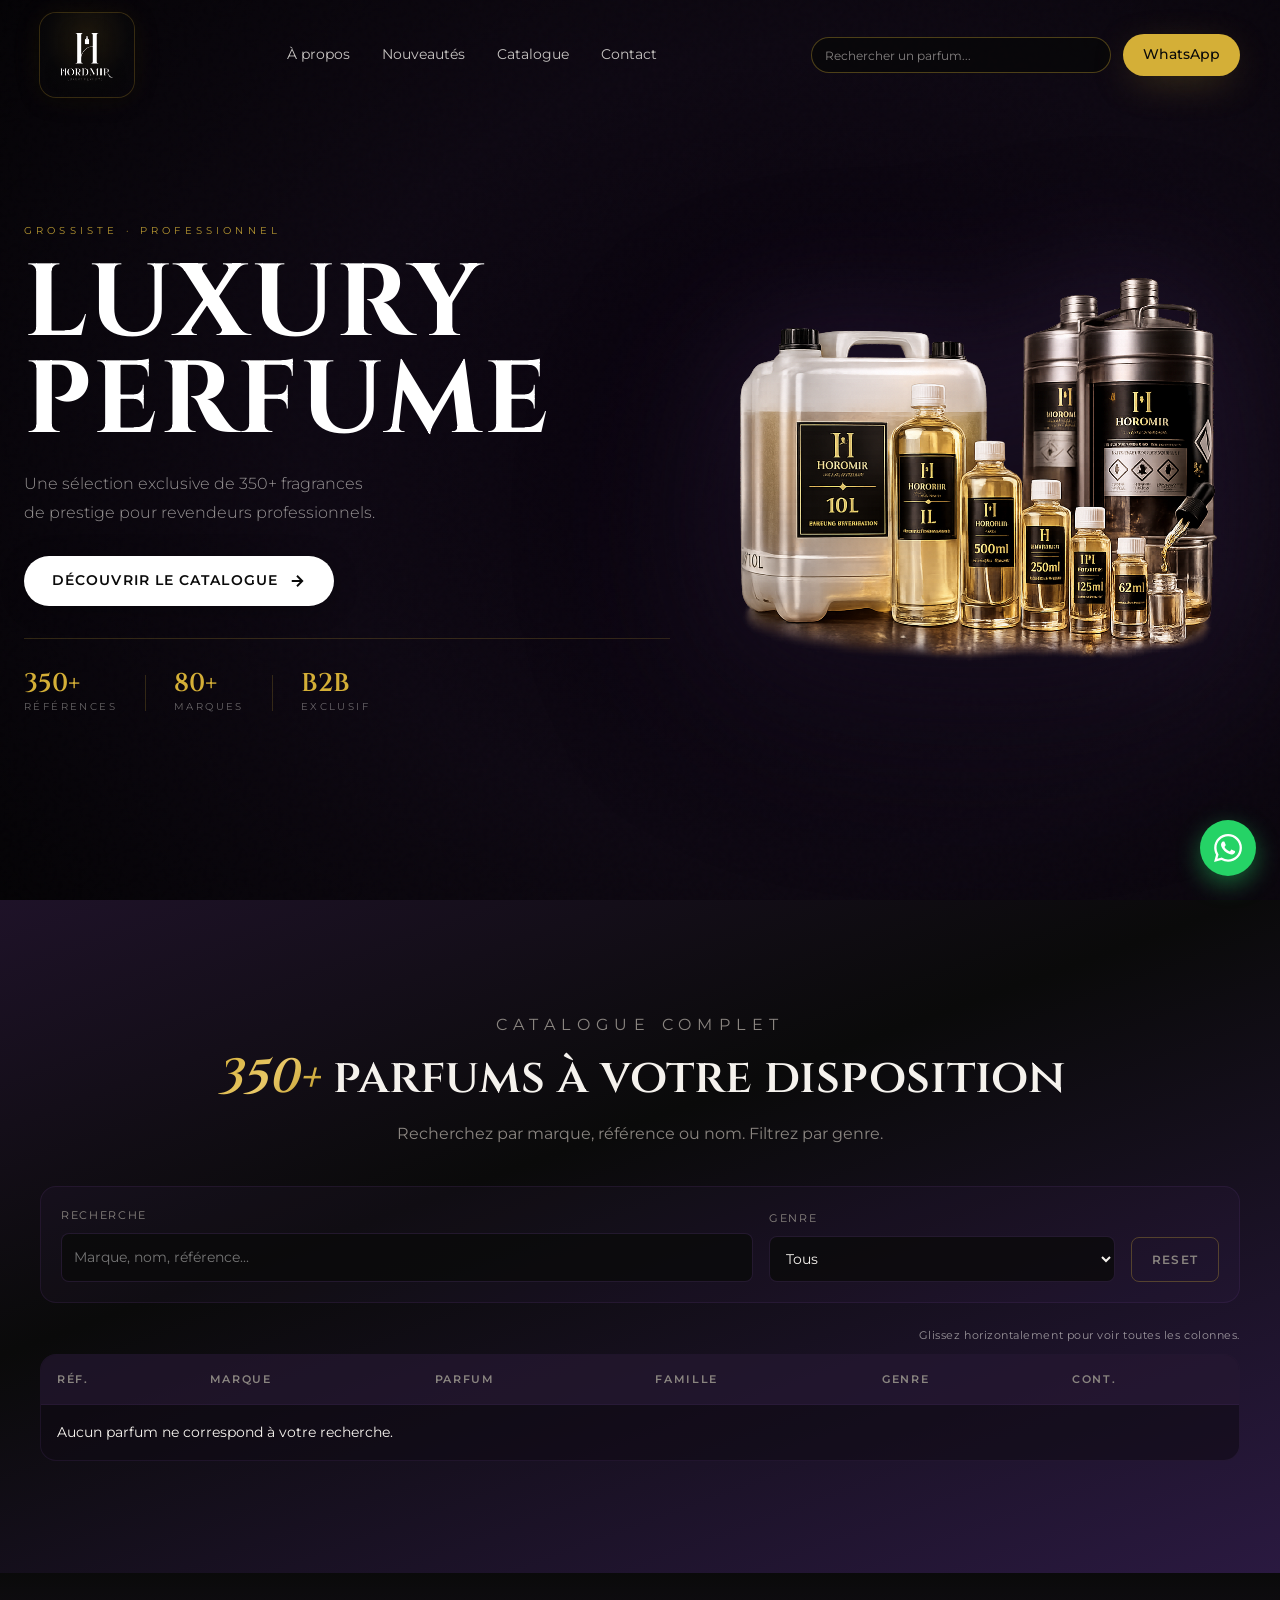
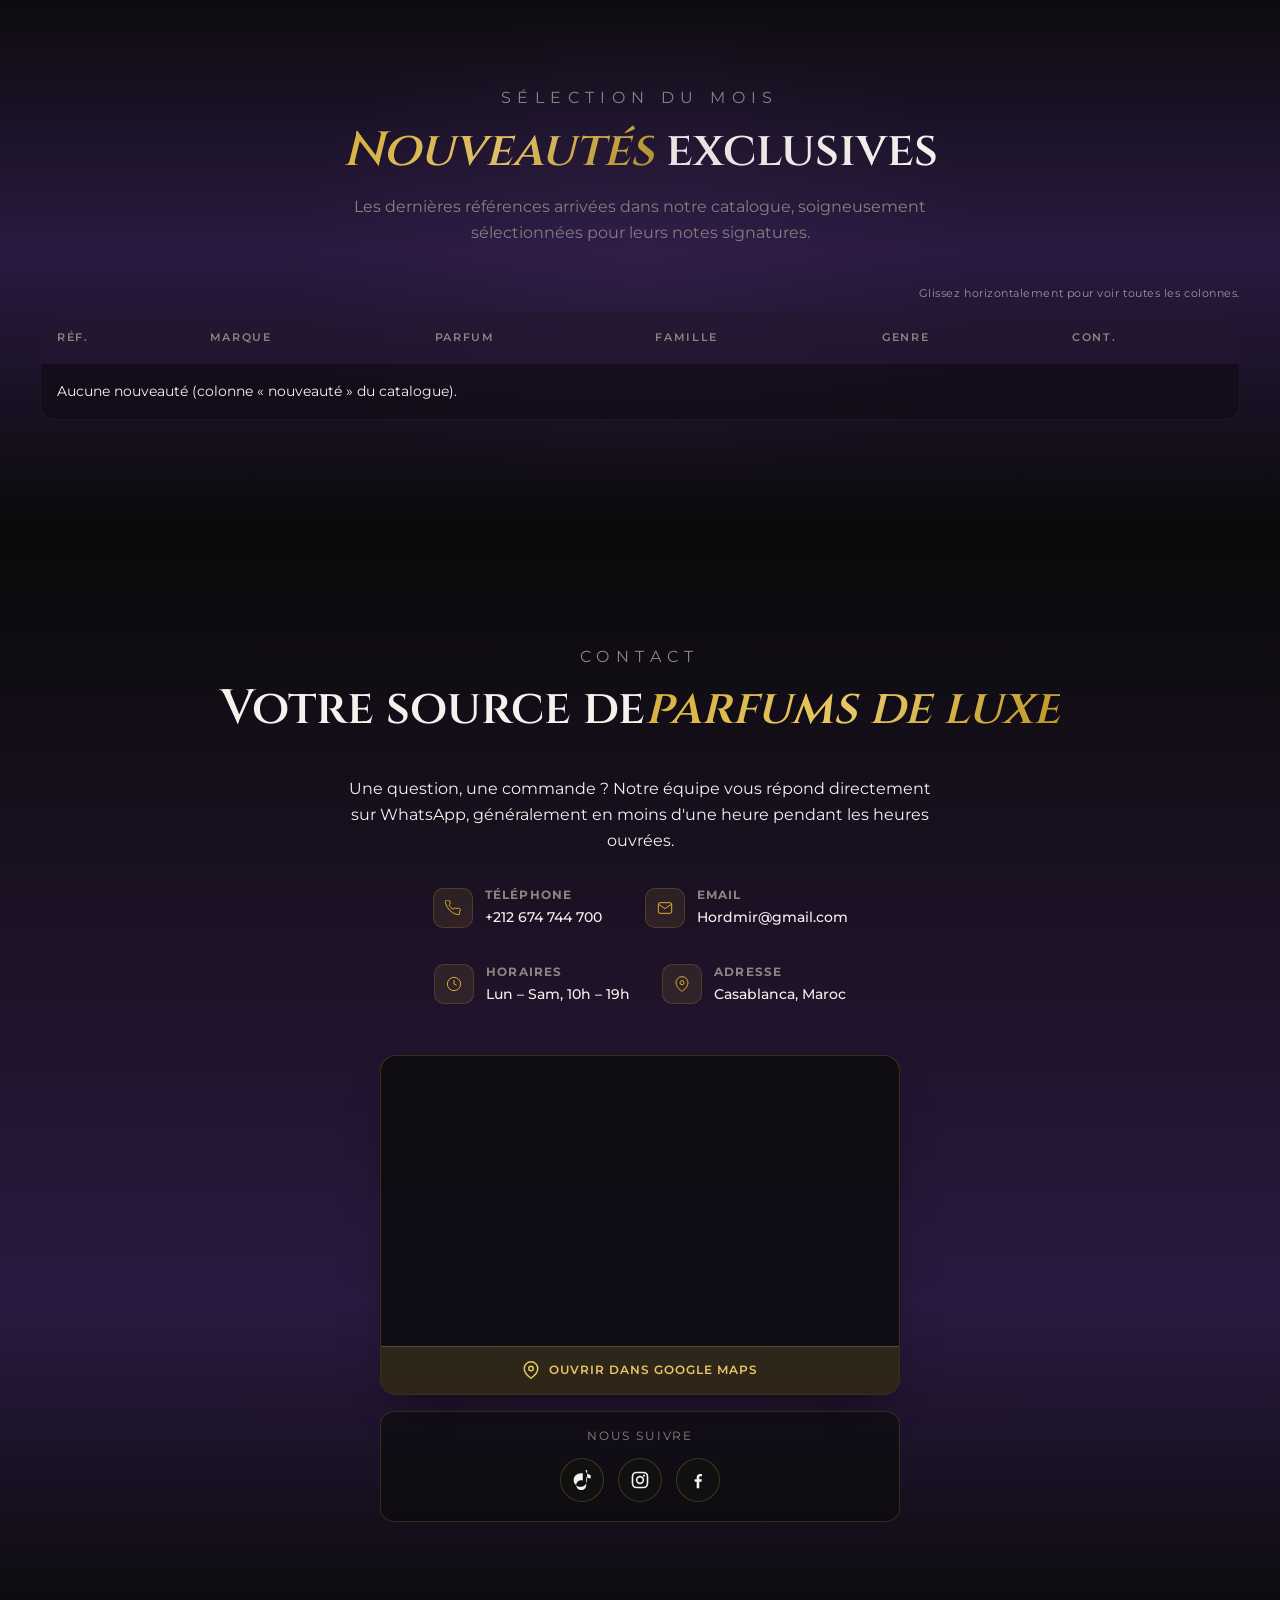
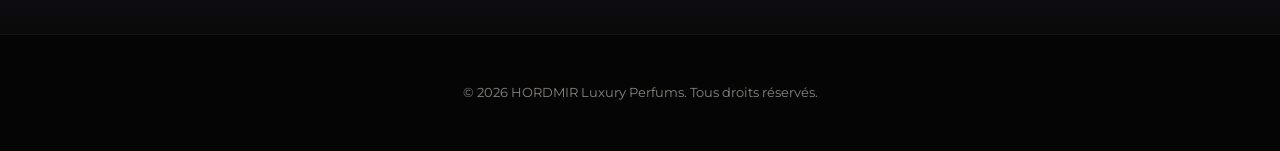
==== commit 27f75206: "Hardening sécurité Netlify + SEO technique Made-with: Cursor" ====
--- a/hordmir_ameliore/index.html
+++ b/hordmir_ameliore/index.html
@@ -11,6 +11,13 @@
   <meta property="og:description"
     content="350+ fragrances de prestige. Commande directe via WhatsApp pour revendeurs professionnels." />
   <meta property="og:type" content="website" />
+  <meta property="og:url" content="https://hordmirperfumes.netlify.app/" />
+  <meta property="og:image" content="https://hordmirperfumes.netlify.app/Logo.svg" />
+  <meta name="twitter:card" content="summary_large_image" />
+  <meta name="twitter:title" content="HORDMIR Luxury Perfums" />
+  <meta name="twitter:description" content="Catalogue grossiste parfums de luxe, commande WhatsApp, livraison rapide." />
+  <meta name="twitter:image" content="https://hordmirperfumes.netlify.app/Logo.svg" />
+  <link rel="canonical" href="https://hordmirperfumes.netlify.app/" />
 
   <link rel="preconnect" href="https://fonts.googleapis.com" />
   <link rel="preconnect" href="https://fonts.gstatic.com" crossorigin />
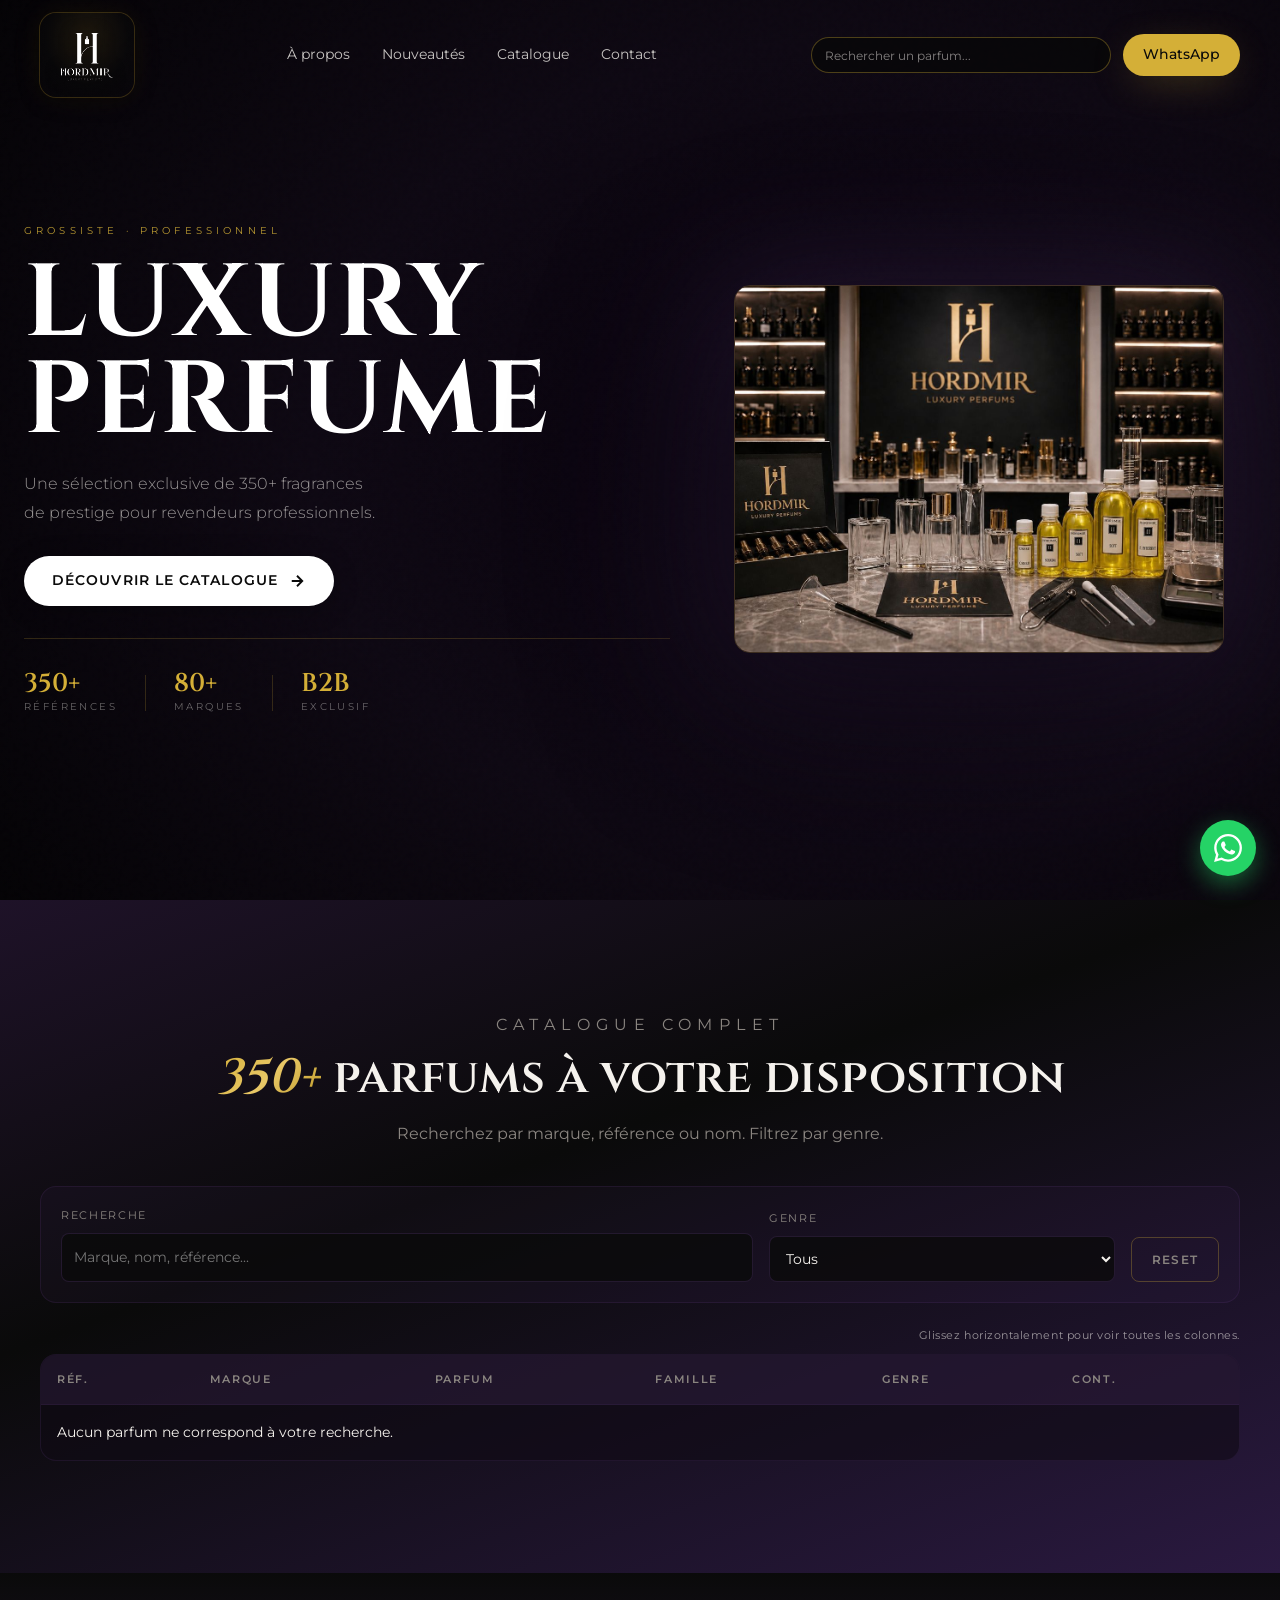
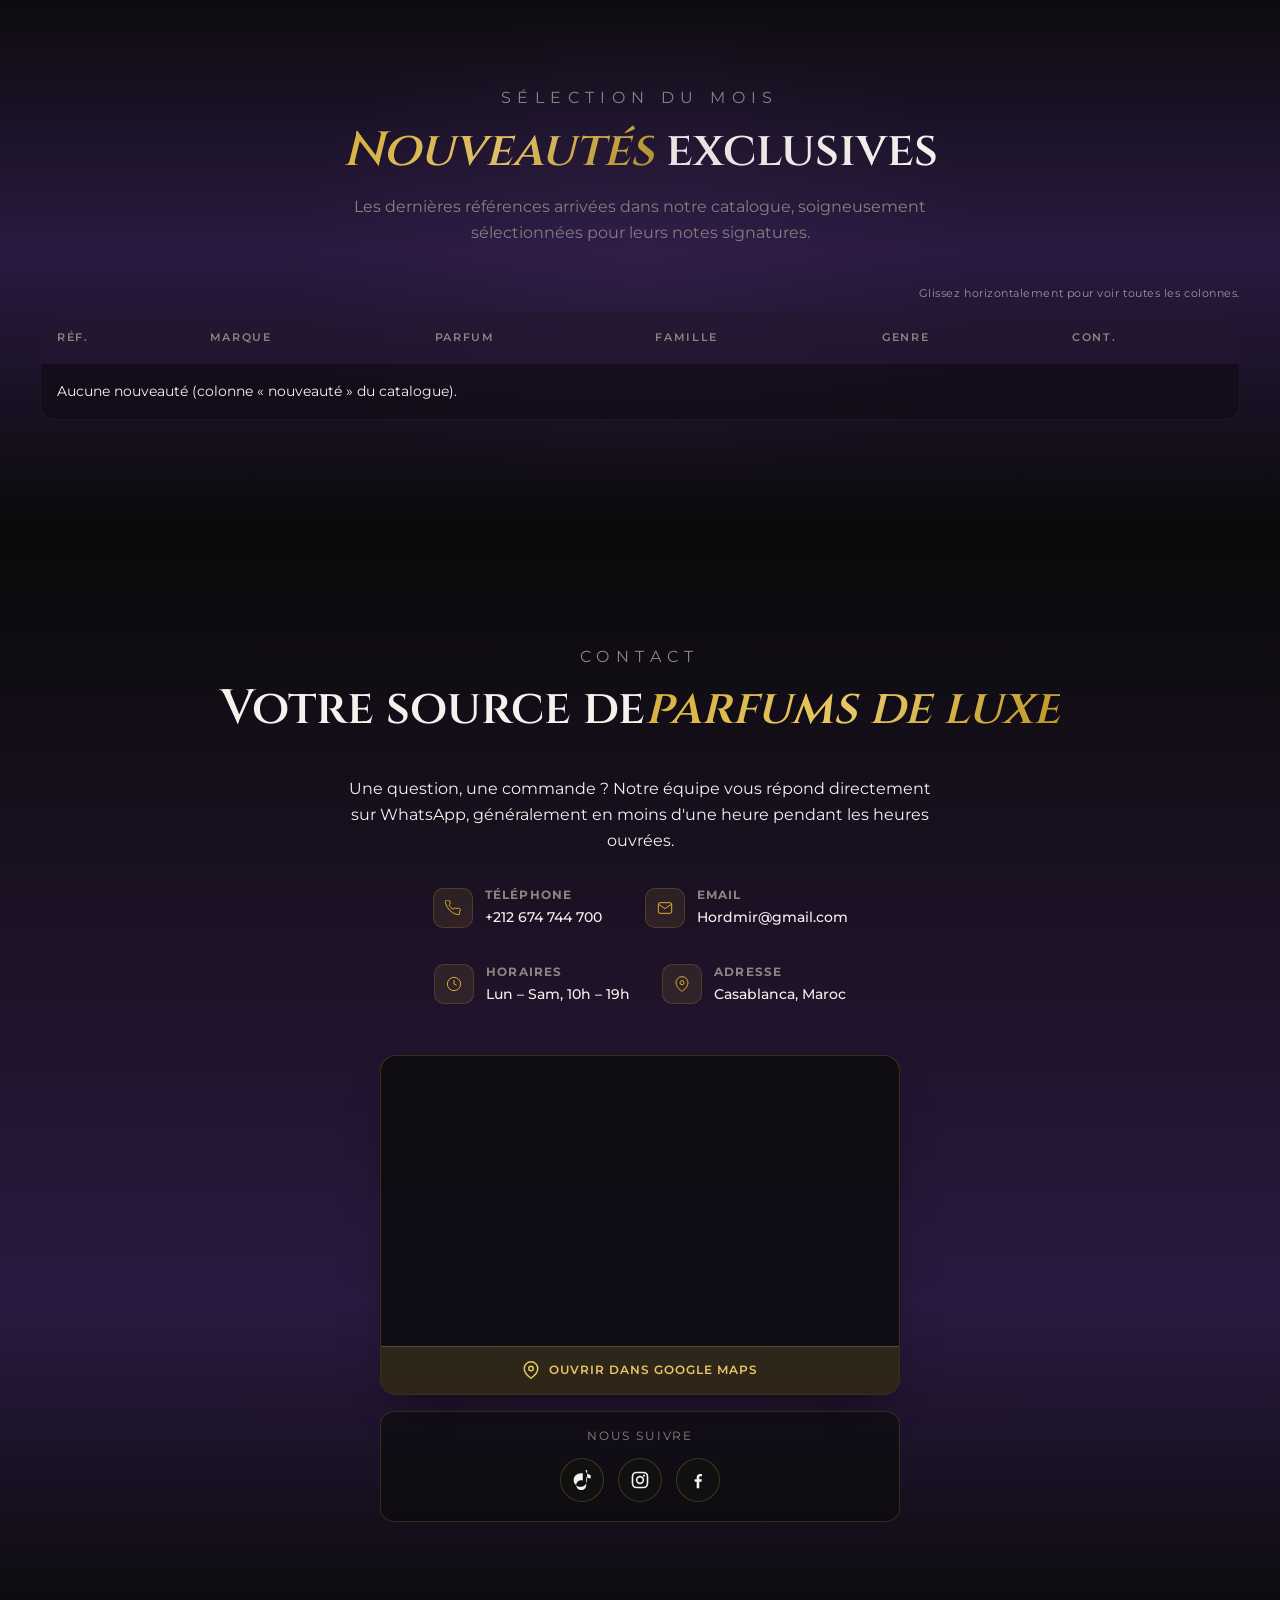
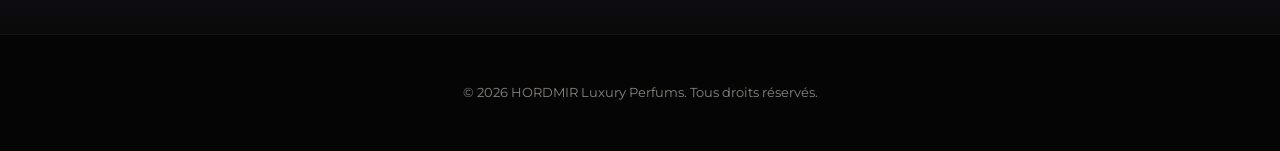
==== commit b9a420d9: "Remplace le visuel hero par la nouvelle photo produit Bascule l’image vers image.jpg et ajuste l’aff" ====
--- a/hordmir_ameliore/index.html
+++ b/hordmir_ameliore/index.html
@@ -11,13 +11,15 @@
   <meta property="og:description"
     content="350+ fragrances de prestige. Commande directe via WhatsApp pour revendeurs professionnels." />
   <meta property="og:type" content="website" />
-  <meta property="og:url" content="https://hordmirperfumes.netlify.app/" />
-  <meta property="og:image" content="https://hordmirperfumes.netlify.app/Logo.svg" />
+  <meta property="og:url" content="https://hordmir.com/" />
+  <meta property="og:image" content="https://hordmir.com/Logo.svg" />
   <meta name="twitter:card" content="summary_large_image" />
   <meta name="twitter:title" content="HORDMIR Luxury Perfums" />
   <meta name="twitter:description" content="Catalogue grossiste parfums de luxe, commande WhatsApp, livraison rapide." />
-  <meta name="twitter:image" content="https://hordmirperfumes.netlify.app/Logo.svg" />
-  <link rel="canonical" href="https://hordmirperfumes.netlify.app/" />
+  <meta name="twitter:image" content="https://hordmir.com/Logo.svg" />
+  <link rel="canonical" href="https://hordmir.com/" />
+  <link rel="icon" type="image/jpeg" href="logo.jpeg" />
+  <link rel="apple-touch-icon" href="logo.jpeg" />
 
   <link rel="preconnect" href="https://fonts.googleapis.com" />
   <link rel="preconnect" href="https://fonts.gstatic.com" crossorigin />
@@ -91,7 +93,7 @@
 
       <!-- RIGHT: product image floats freely on bg -->
       <div class="hero-visual">
-        <img src="image.svg" class="hero-product-img" alt="Parfum de luxe HORDMIR" />
+        <img src="image.jpg" class="hero-product-img" alt="Parfum de luxe HORDMIR" />
       </div>
 
     </div>
--- a/hordmir_ameliore/style.css
+++ b/hordmir_ameliore/style.css
@@ -481,7 +481,11 @@
   width: 80%;
   max-width: 280px;
   height: auto;
-  object-fit: contain;
+  aspect-ratio: 4 / 3;
+  object-fit: cover;
+  object-position: center;
+  border-radius: 16px;
+  border: 1px solid rgba(212, 175, 55, 0.22);
   filter: drop-shadow(-20px 40px 80px rgba(0,0,0,0.6))
           drop-shadow(0 0 60px rgba(91,58,122,0.4));
   position: relative;
@@ -492,6 +496,21 @@
   .hero-product-img {
     width: 100%;
     max-width: 490px;
+    max-height: 380px;
+  }
+}
+
+@media (max-width: 767px) {
+  .hero-visual {
+    margin-top: 0.4rem;
+  }
+
+  .hero-product-img {
+    width: min(92vw, 430px);
+    max-width: none;
+    max-height: 48vh;
+    aspect-ratio: auto;
+    border-radius: 14px;
   }
 }
 
@@ -601,6 +620,47 @@
   margin-top: 2rem;
   display: grid;
   gap: 1.25rem;
+}
+
+.about-trust-card {
+  margin-top: 1.6rem;
+  padding: 1rem;
+  border-radius: 14px;
+  border: 1px solid rgba(212, 175, 55, 0.2);
+  background: rgba(10, 10, 10, 0.62);
+  display: grid;
+  gap: 1rem;
+  align-items: center;
+}
+
+.about-boutique-img {
+  width: 100%;
+  max-height: 240px;
+  object-fit: contain;
+  border-radius: 10px;
+  background: rgba(255, 255, 255, 0.02);
+}
+
+.about-trust-kicker {
+  margin: 0 0 0.4rem;
+  color: var(--gold-light);
+  text-transform: uppercase;
+  letter-spacing: 0.14em;
+  font-size: 0.72rem;
+  font-weight: 600;
+}
+
+.about-trust-text p {
+  margin: 0;
+  color: #b6b0aa;
+  line-height: 1.65;
+  font-size: 0.95rem;
+}
+
+@media (min-width: 900px) {
+  .about-trust-card {
+    grid-template-columns: minmax(190px, 240px) 1fr;
+  }
 }
 
 .feature {
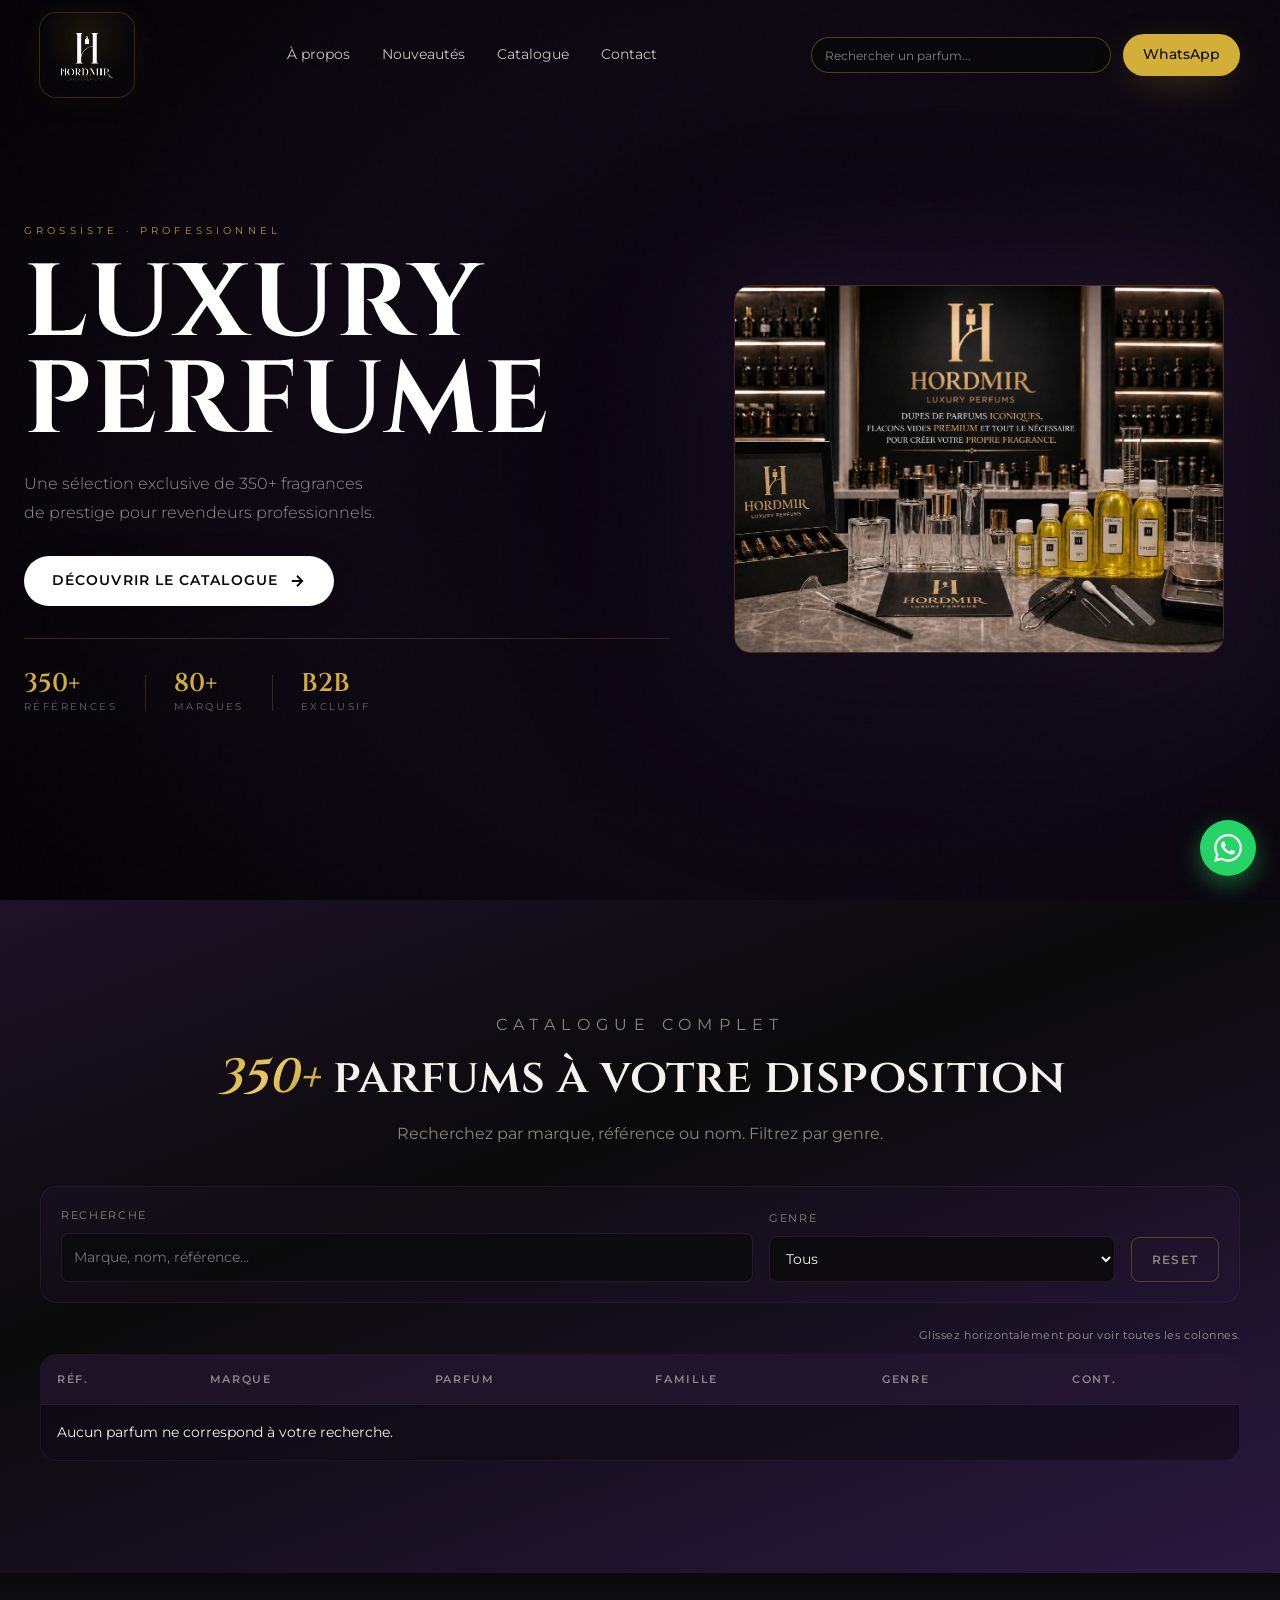
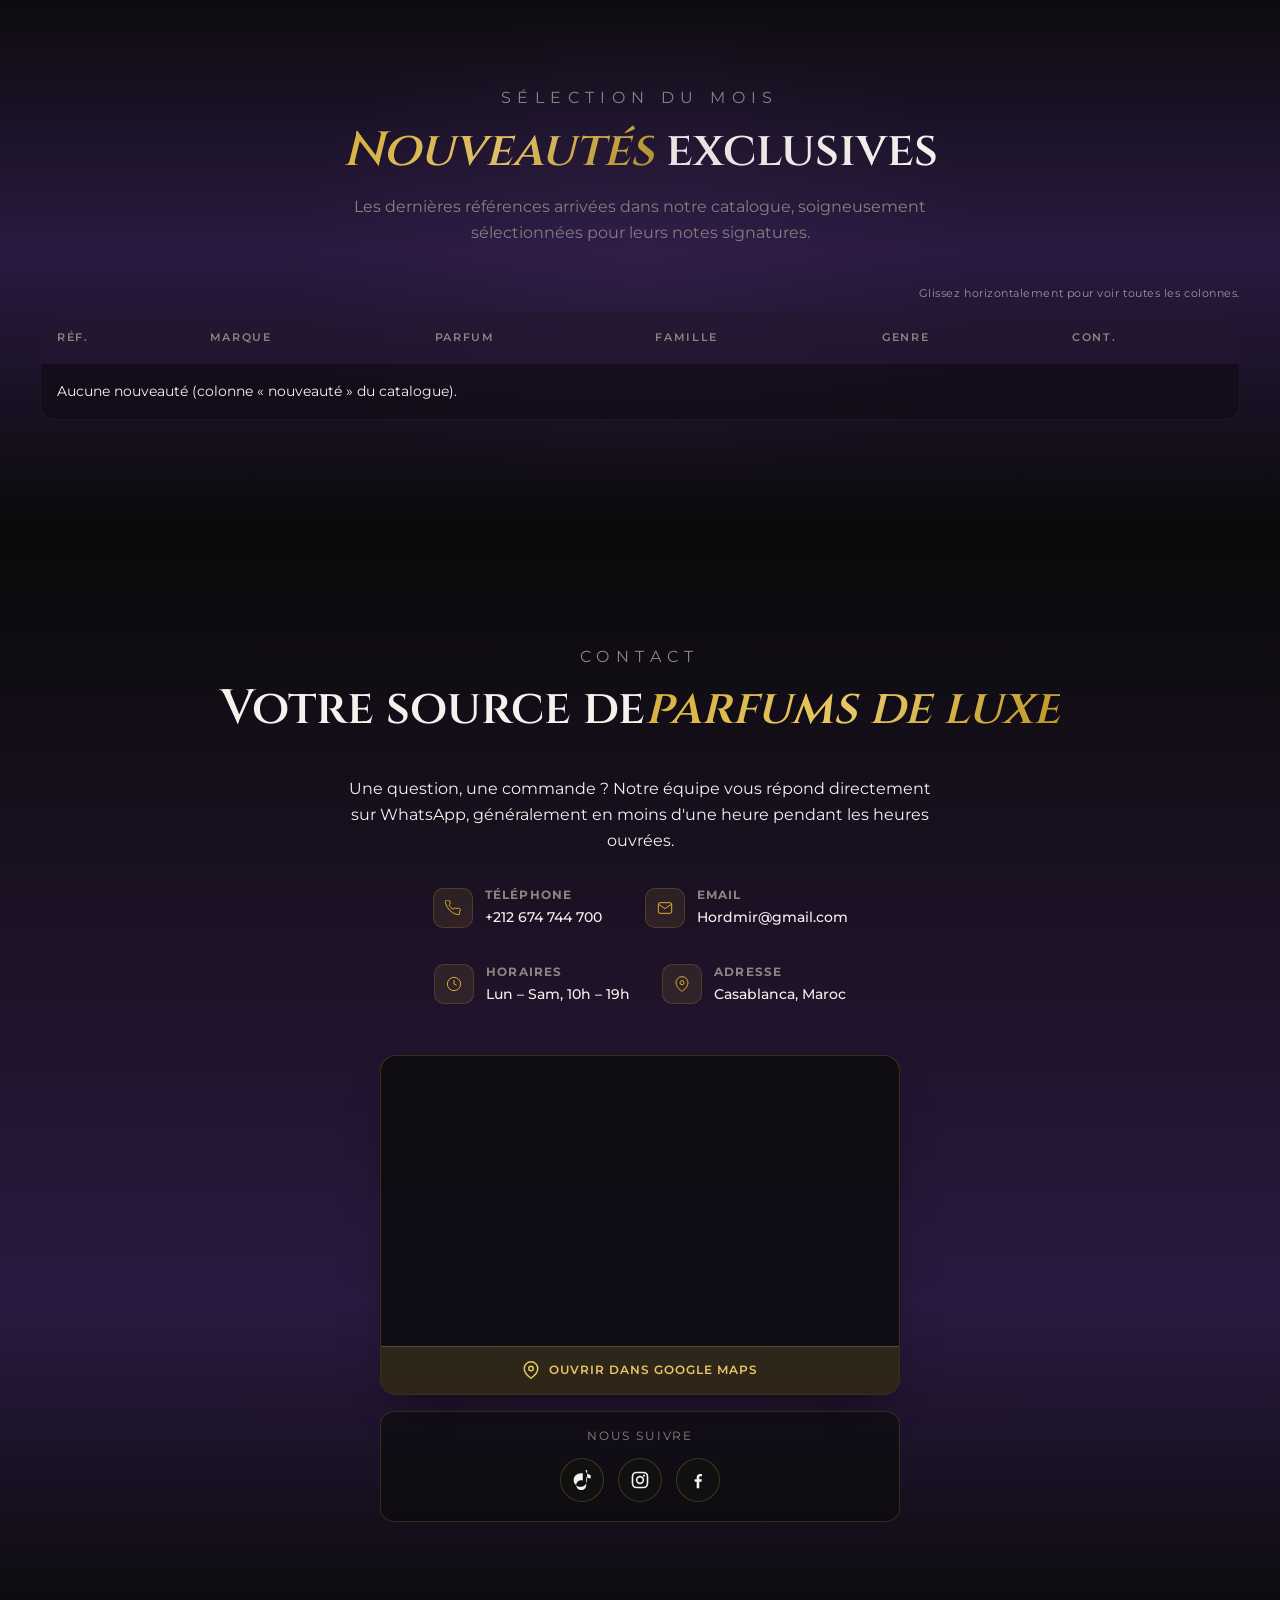
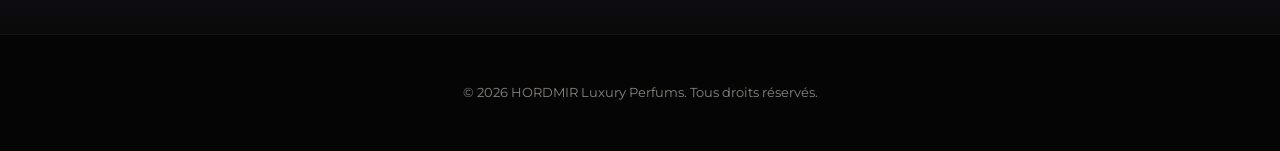
==== commit 1f53c017: "Remplace le visuel hero par image.jpeg et nettoie les anciens assets Met à jour la référence du hero" ====
--- a/hordmir_ameliore/index.html
+++ b/hordmir_ameliore/index.html
@@ -93,7 +93,7 @@
 
       <!-- RIGHT: product image floats freely on bg -->
       <div class="hero-visual">
-        <img src="image.jpg" class="hero-product-img" alt="Parfum de luxe HORDMIR" />
+        <img src="image.jpeg" class="hero-product-img" alt="Parfum de luxe HORDMIR" />
       </div>
 
     </div>
--- a/hordmir_ameliore/style.css
+++ b/hordmir_ameliore/style.css
@@ -503,14 +503,17 @@
 @media (max-width: 767px) {
   .hero-visual {
     margin-top: 0.4rem;
+    width: calc(100% + 2rem);
+    margin-left: -1rem;
+    margin-right: -1rem;
   }
 
   .hero-product-img {
-    width: min(92vw, 430px);
-    max-width: none;
-    max-height: 48vh;
-    aspect-ratio: auto;
-    border-radius: 14px;
+    width: 100%;
+    max-width: 100%;
+    max-height: none;
+    aspect-ratio: 16 / 9;
+    border-radius: 10px;
   }
 }
 
